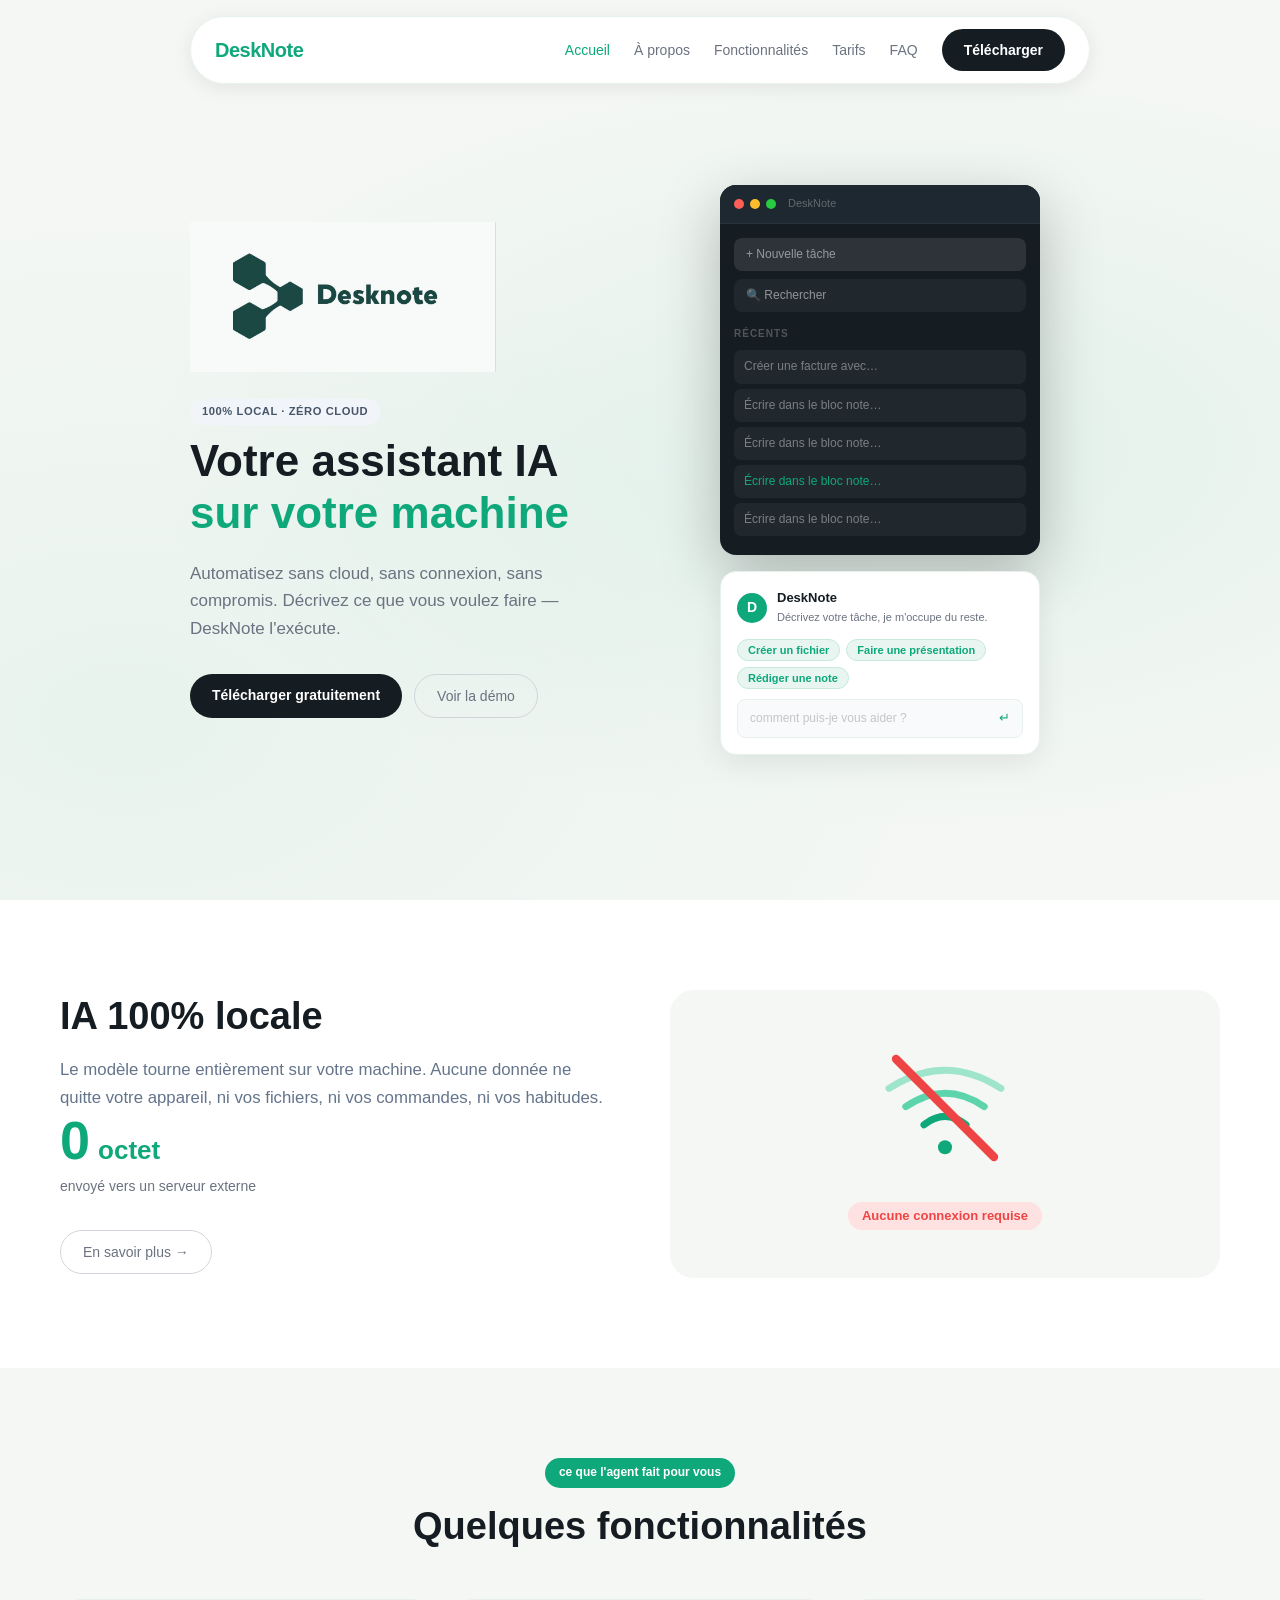
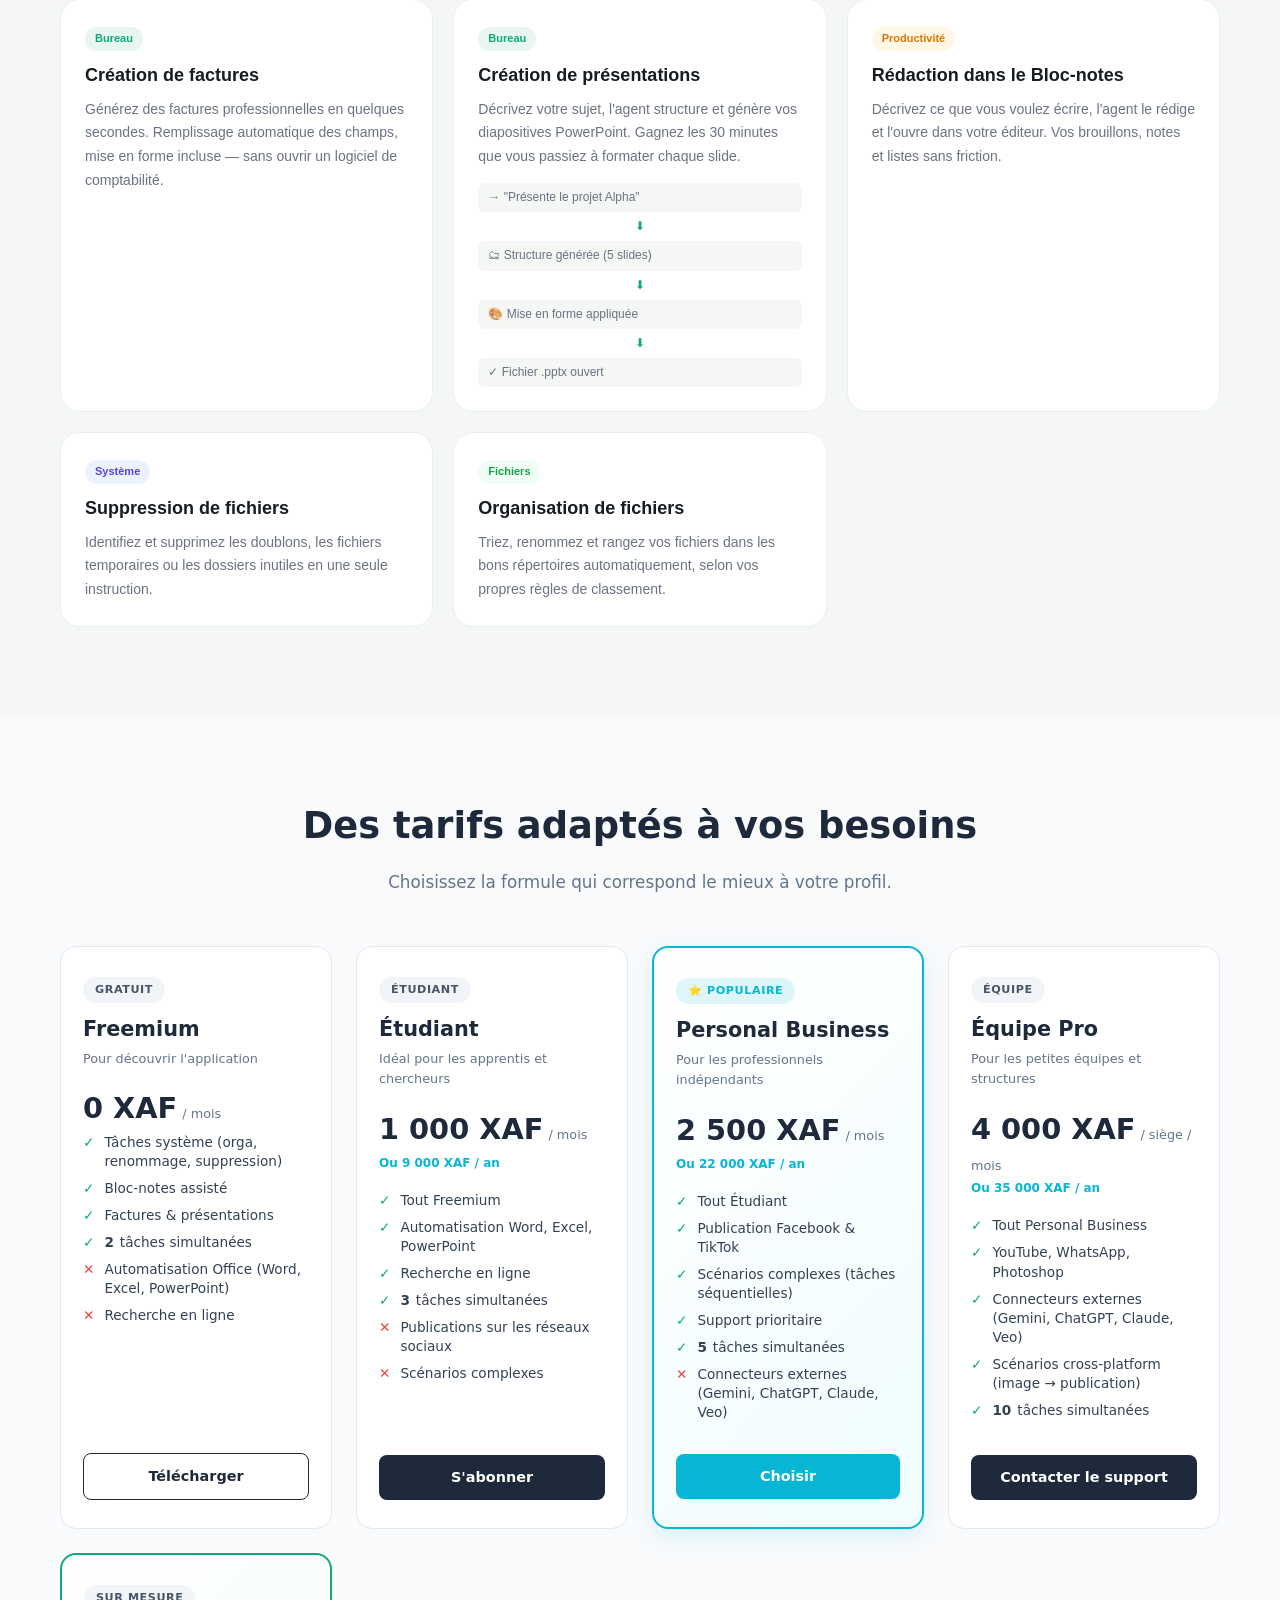
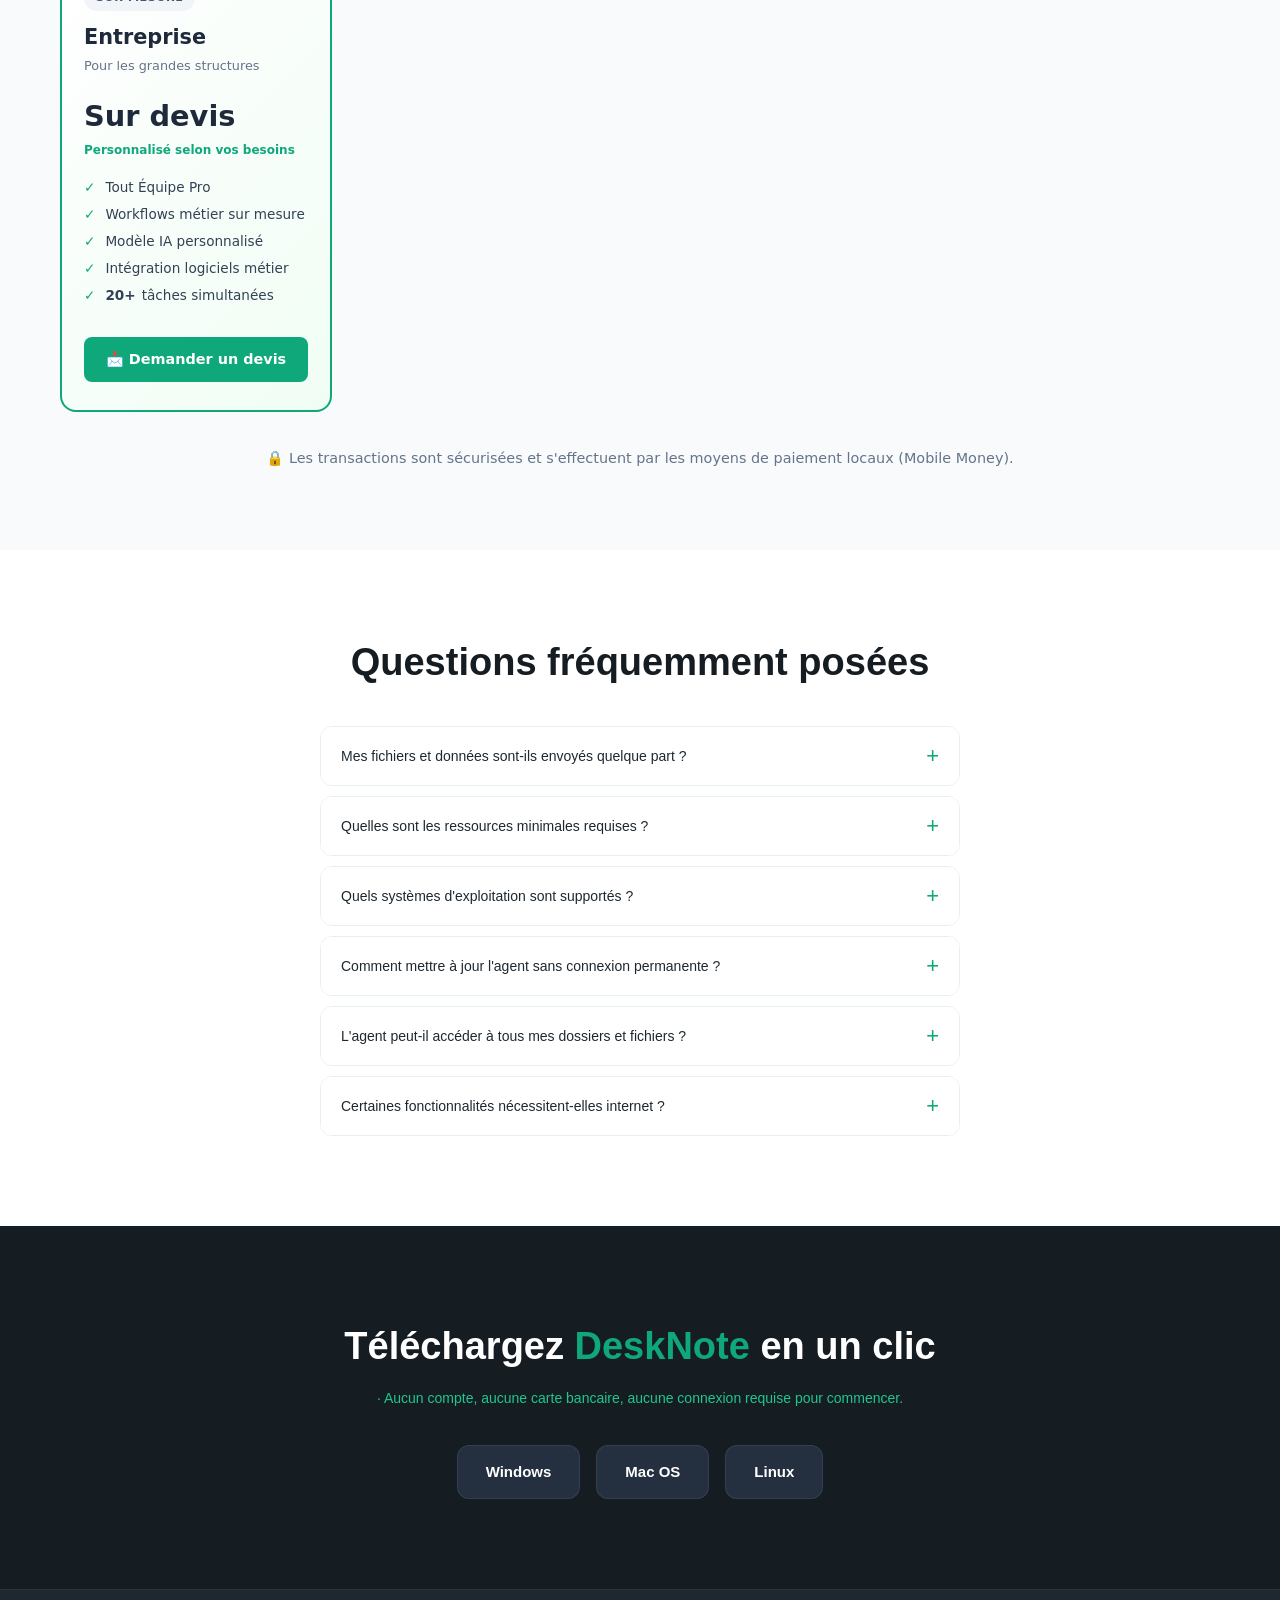
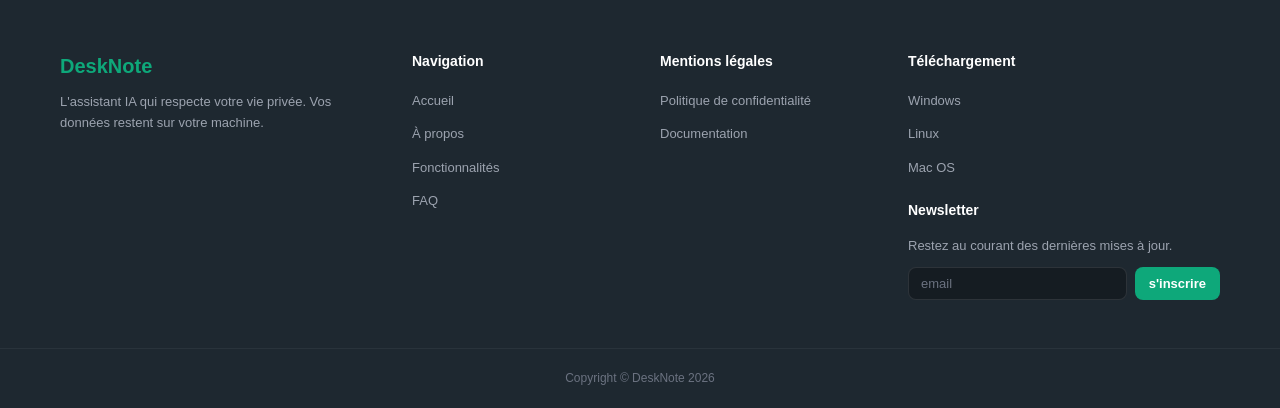
==== index.html @ 96349c2a "new folder structure" ====
<!DOCTYPE html>
<html lang="fr">
<head>
  <meta charset="UTF-8" />
  <meta name="viewport" content="width=device-width, initial-scale=1.0" />
  <title>DeskNote – Votre assistant IA sur votre machine</title>
  <link rel="stylesheet" href="desknote-style-1.css" />
</head>
<body>

  <!-- ══ NAVBAR ══ -->
  <nav class="navbar" id="navbar">
    <div class="navbar-inner">
      <a href="#hero" class="logo">
        <!-- <img src="../assets/images/desknote-icon.jpeg" alt="DeskNote Logo" class="logo-img"/> -->
        <span>DeskNote</span>
      </a>
      <div class="nav-links" id="nav-links">
        <a href="#hero"              class="nav-link">Accueil</a>
        <a href="#local"             class="nav-link">À propos</a>
        <a href="#fonctionnalites"   class="nav-link">Fonctionnalités</a>
        <a href="#tarifs"            class="nav-link">Tarifs</a>
        <a href="#faq"               class="nav-link">FAQ</a>
      </div>
      <a href="#telechargement" class="btn-dark">Télécharger</a>
      <button class="burger" id="burger">☰</button>
    </div>
  </nav>

  <!-- Menu mobile -->
  <div class="mobile-menu" id="mobile-menu">
    <button class="mobile-close" id="mobile-close">✕</button>
    <a href="#hero"            onclick="fermerMenu()">Accueil</a>
    <a href="#local"           onclick="fermerMenu()">À propos</a>
    <a href="#fonctionnalites" onclick="fermerMenu()">Fonctionnalités</a>
    <a href="#tarifs"          onclick="fermerMenu()">Tarifs</a>
    <a href="#faq"             onclick="fermerMenu()">FAQ</a>
    <a href="#telechargement"  onclick="fermerMenu()" class="btn-dark">Télécharger</a>
  </div>


  <!-- ══ HERO ══ -->
  <section id="hero" class="hero">
    <div class="container hero-grid">

      <!-- Texte gauche -->
      <div class="hero-text fade-in">
        <div class="hero-logo-container">
          <img src="./assets/images/desknote-icon.jpeg" alt="DeskNote Logo" class="hero-brand-logo"/>
        </div>
        <div class="badge">
          <span class="badge-dot"></span>
          100% local · Zéro cloud
        </div>
        <h1>Votre assistant IA<br><span class="text-green">sur votre machine</span></h1>
        <p class="hero-desc">
          Automatisez sans cloud, sans connexion, sans compromis.
          Décrivez ce que vous voulez faire — DeskNote l'exécute.
        </p>
        <div class="hero-btns">
          <a href="#telechargement" class="btn-dark">Télécharger gratuitement</a>
          <a href="#fonctionnalites" class="btn-outline">Voir la démo</a>
        </div>
      </div>

      <!-- Mockup droite -->
      <div class="hero-mockup fade-in delay-2">

        <!-- Fenêtre sombre -->
        <div class="app-window">
          <div class="window-bar">
            <span class="dot red"></span>
            <span class="dot yellow"></span>
            <span class="dot green-dot"></span>
            <span class="window-title">DeskNote</span>
          </div>
          <div class="window-body">
            <div class="mock-search">+ Nouvelle tâche</div>
            <div class="mock-search dim">🔍 Rechercher</div>
            <p class="mock-label">Récents</p>
            <div class="mock-item">Créer une facture avec…</div>
            <div class="mock-item">Écrire dans le bloc note…</div>
            <div class="mock-item">Écrire dans le bloc note…</div>
            <div class="mock-item green-text">Écrire dans le bloc note…</div>
            <div class="mock-item">Écrire dans le bloc note…</div>
          </div>
        </div>

        <!-- Bulle agent -->
        <div class="agent-bubble">
          <div class="agent-top">
            <div class="agent-avatar">D</div>
            <div>
              <p class="agent-name">DeskNote</p>
              <p class="agent-sub">Décrivez votre tâche, je m'occupe du reste.</p>
            </div>
          </div>
          <div class="quick-actions">
            <button class="quick-btn">Créer un fichier</button>
            <button class="quick-btn">Faire une présentation</button>
            <button class="quick-btn">Rédiger une note</button>
          </div>
          <div class="agent-input">
            <span class="agent-placeholder">comment puis-je vous aider ?</span>
            <span class="agent-enter">↵</span>
          </div>
        </div>

      </div>
    </div>
  </section>


  <!-- ══ IA 100% LOCALE ══ -->
  <section id="local" class="section-white">
    <div class="container local-grid">

      <div class="reveal">
        <h2 class="section-h2">IA 100% locale</h2>
        <p class="section-desc">
          Le modèle tourne entièrement sur votre machine. Aucune donnée ne quitte
          votre appareil, ni vos fichiers, ni vos commandes, ni vos habitudes.
        </p>
        <div class="zero-row">
          <span class="zero-number">0</span>
          <span class="zero-unit">octet</span>
        </div>
        <p class="zero-sub">envoyé vers un serveur externe</p>
        <a href="#fonctionnalites" class="btn-outline" style="margin-top:24px;display:inline-block">En savoir plus →</a>
      </div>

      <div class="reveal delay-2 wifi-card">
        <div class="wifi-icon">
          <svg viewBox="0 0 100 100" width="140" height="140">
            <circle cx="50" cy="78" r="5" fill="#0EA87A"/>
            <path d="M35 62 Q50 50 65 62" stroke="#0EA87A" stroke-width="5" stroke-linecap="round" fill="none"/>
            <path d="M22 49 Q50 30 78 49" stroke="#1FC78F" stroke-width="5" stroke-linecap="round" fill="none" opacity="0.7"/>
            <path d="M10 36 Q50 10 90 36" stroke="#1FC78F" stroke-width="5" stroke-linecap="round" fill="none" opacity="0.4"/>
            <line x1="15" y1="15" x2="85" y2="85" stroke="#EF4444" stroke-width="6" stroke-linecap="round"/>
          </svg>
        </div>
        <p class="wifi-label">Aucune connexion requise</p>
      </div>

    </div>
  </section>


  <!-- ══ FONCTIONNALITÉS ══ -->
  <section id="fonctionnalites" class="section-light">
    <div class="container">

      <div class="section-header reveal">
        <span class="tag-green">ce que l'agent fait pour vous</span>
        <h2 class="section-h2">Quelques fonctionnalités</h2>
      </div>

      <div class="cards-grid">

        <div class="card reveal">
          <span class="tag tag-bureau">Bureau</span>
          <h3>Création de factures</h3>
          <p>Générez des factures professionnelles en quelques secondes. Remplissage automatique des champs, mise en forme incluse — sans ouvrir un logiciel de comptabilité.</p>
        </div>

        <div class="card reveal delay-1">
          <span class="tag tag-bureau">Bureau</span>
          <h3>Création de présentations</h3>
          <p>Décrivez votre sujet, l'agent structure et génère vos diapositives PowerPoint. Gagnez les 30 minutes que vous passiez à formater chaque slide.</p>
          <div class="steps">
            <div class="step">→ "Présente le projet Alpha"</div>
            <div class="step-arrow">⬇</div>
            <div class="step">🗂 Structure générée (5 slides)</div>
            <div class="step-arrow">⬇</div>
            <div class="step">🎨 Mise en forme appliquée</div>
            <div class="step-arrow">⬇</div>
            <div class="step green-text">✓ Fichier .pptx ouvert</div>
          </div>
        </div>

        <div class="card reveal delay-2">
          <span class="tag tag-productivite">Productivité</span>
          <h3>Rédaction dans le Bloc-notes</h3>
          <p>Décrivez ce que vous voulez écrire, l'agent le rédige et l'ouvre dans votre éditeur. Vos brouillons, notes et listes sans friction.</p>
        </div>

        <div class="card reveal">
          <span class="tag tag-systeme">Système</span>
          <h3>Suppression de fichiers</h3>
          <p>Identifiez et supprimez les doublons, les fichiers temporaires ou les dossiers inutiles en une seule instruction.</p>
        </div>

        <div class="card reveal delay-1">
          <span class="tag tag-fichiers">Fichiers</span>
          <h3>Organisation de fichiers</h3>
          <p>Triez, renommez et rangez vos fichiers dans les bons répertoires automatiquement, selon vos propres règles de classement.</p>
        </div>

      </div>
    </div>
  </section>

  <!-- ══ SECTION TARIFS & PRIX DESKNOTE ══ -->
  <section id="tarifs" class="pricing-section">
    <div class="container">
      <div class="section-header">
        <h2 class="section-title">Des tarifs adaptés à vos besoins</h2>
        <p class="section-desc">Choisissez la formule qui correspond le mieux à votre profil.</p>
      </div>

      <div class="pricing-grid">
        <!-- Freemium -->
        <div class="pricing-card">
          <div class="card-header">
            <span class="badge">Gratuit</span>
            <h3>Freemium</h3>
            <p class="target">Pour découvrir l'application</p>
          </div>
          <div class="card-price">
            <span class="amount">0 XAF</span>
            <span class="period">/ mois</span>
          </div>
          <ul class="card-features">
            <li><span class="check check-green">✓</span> Tâches système (orga, renommage, suppression)</li>
            <li><span class="check check-green">✓</span> Bloc-notes assisté</li>
            <li><span class="check check-green">✓</span> Factures &amp; présentations</li>
            <li><span class="check check-green">✓</span> <strong>2</strong> tâches simultanées</li>
            <li><span class="check check-red">✕</span> Automatisation Office (Word, Excel, PowerPoint)</li>
            <li><span class="check check-red">✕</span> Recherche en ligne</li>
          </ul>
          <a href="#telechargement" class="btn-pricing outline">Télécharger</a>
        </div>

        <!-- Étudiant -->
        <div class="pricing-card">
          <div class="card-header">
            <span class="badge">Étudiant</span>
            <h3>Étudiant</h3>
            <p class="target">Idéal pour les apprentis et chercheurs</p>
          </div>
          <div class="card-price">
            <span class="amount">1 000 XAF</span>
            <span class="period">/ mois</span>
          </div>
          <p class="annual-saving">Ou 9 000 XAF / an</p>
          <ul class="card-features">
            <li><span class="check check-green">✓</span> Tout Freemium</li>
            <li><span class="check check-green">✓</span> Automatisation Word, Excel, PowerPoint</li>
            <li><span class="check check-green">✓</span> Recherche en ligne</li>
            <li><span class="check check-green">✓</span> <strong>3</strong> tâches simultanées</li>
            <li><span class="check check-red">✕</span> Publications sur les réseaux sociaux</li>
            <li><span class="check check-red">✕</span> Scénarios complexes</li>
          </ul>
          <a href="#telechargement" class="btn-pricing">S'abonner</a>
        </div>

        <!-- Personal Business (Populaire) -->
        <div class="pricing-card featured">
          <div class="card-header">
            <span class="badge highlight">⭐ Populaire</span>
            <h3>Personal Business</h3>
            <p class="target">Pour les professionnels indépendants</p>
          </div>
          <div class="card-price">
            <span class="amount">2 500 XAF</span>
            <span class="period">/ mois</span>
          </div>
          <p class="annual-saving">Ou 22 000 XAF / an</p>
          <ul class="card-features">
            <li><span class="check check-green">✓</span> Tout Étudiant</li>
            <li><span class="check check-green">✓</span> Publication Facebook &amp; TikTok</li>
            <li><span class="check check-green">✓</span> Scénarios complexes (tâches séquentielles)</li>
            <li><span class="check check-green">✓</span> Support prioritaire</li>
            <li><span class="check check-green">✓</span> <strong>5</strong> tâches simultanées</li>
            <li><span class="check check-red">✕</span> Connecteurs externes (Gemini, ChatGPT, Claude, Veo)</li>
          </ul>
          <a href="#telechargement" class="btn-pricing action">Choisir</a>
        </div>

        <!-- Équipe Pro -->
        <div class="pricing-card">
          <div class="card-header">
            <span class="badge">Équipe</span>
            <h3>Équipe Pro</h3>
            <p class="target">Pour les petites équipes et structures</p>
          </div>
          <div class="card-price">
            <span class="amount">4 000 XAF</span>
            <span class="period">/ siège / mois</span>
          </div>
          <p class="annual-saving">Ou 35 000 XAF / an</p>
          <ul class="card-features">
            <li><span class="check check-green">✓</span> Tout Personal Business</li>
            <li><span class="check check-green">✓</span> YouTube, WhatsApp, Photoshop</li>
            <li><span class="check check-green">✓</span> Connecteurs externes (Gemini, ChatGPT, Claude, Veo)</li>
            <li><span class="check check-green">✓</span> Scénarios cross-platform (image → publication)</li>
            <li><span class="check check-green">✓</span> <strong>10</strong> tâches simultanées</li>
          </ul>
          <a href="#telechargement" class="btn-pricing">Contacter le support</a>
        </div>

        <!-- Entreprise Sur Devis (NOUVELLE CARTE) -->
        <div class="pricing-card enterprise">
          <div class="card-header">
            <span class="badge">Sur mesure</span>
            <h3>Entreprise</h3>
            <p class="target">Pour les grandes structures</p>
          </div>
          <div class="card-price">
            <span class="amount">Sur devis</span>
          </div>
          <p class="annual-saving" style="color:var(--vert);">Personnalisé selon vos besoins</p>
          <ul class="card-features">
            <li><span class="check check-green">✓</span> Tout Équipe Pro</li>
            <li><span class="check check-green">✓</span> Workflows métier sur mesure</li>
            <li><span class="check check-green">✓</span> Modèle IA personnalisé</li>
            <li><span class="check check-green">✓</span> Intégration logiciels métier</li>
            <li><span class="check check-green">✓</span> <strong>20+</strong> tâches simultanées</li>
          </ul>
          <a href="#contact" class="btn-pricing enterprise-btn">📩 Demander un devis</a>
        </div>
      </div>

      <!-- Note de bas de page sur le paiement sécurisé -->
      <div class="payment-methods">
        <p>🔒 Les transactions sont sécurisées et s'effectuent par les moyens de paiement locaux (Mobile Money).</p>
      </div>
    </div>
  </section>


  <!-- ══ FAQ ══ -->
  <section id="faq" class="section-white">
    <div class="container faq-container">

      <h2 class="section-h2 text-center reveal">Questions fréquemment posées</h2>

      <div class="faq-list">

        <div class="faq-item reveal">
          <button class="faq-btn">
            <span>Mes fichiers et données sont-ils envoyés quelque part ?</span>
            <span class="faq-icon">+</span>
          </button>
          <div class="faq-answer">
            Non. DeskNote fonctionne entièrement en local. Aucune donnée ne quitte votre machine. Le modèle IA tourne directement sur votre CPU, sans connexion internet.
          </div>
        </div>

        <div class="faq-item reveal delay-1">
          <button class="faq-btn">
            <span>Quelles sont les ressources minimales requises ?</span>
            <span class="faq-icon">+</span>
          </button>
          <div class="faq-answer">
            DeskNote nécessite au minimum 4 Go de RAM et un processeur récent (2018+). Les modèles légers comme Qwen2.5 fonctionnent avec seulement 1 Go de RAM dédiée.
          </div>
        </div>

        <div class="faq-item reveal delay-2">
          <button class="faq-btn">
            <span>Quels systèmes d'exploitation sont supportés ?</span>
            <span class="faq-icon">+</span>
          </button>
          <div class="faq-answer">
            Windows 10/11, macOS 12+ et les distributions Linux principales (Ubuntu, Debian, Fedora).
          </div>
        </div>

        <div class="faq-item reveal">
          <button class="faq-btn">
            <span>Comment mettre à jour l'agent sans connexion permanente ?</span>
            <span class="faq-icon">+</span>
          </button>
          <div class="faq-answer">
            Les mises à jour sont téléchargeables manuellement depuis cette page. Une connexion n'est requise qu'au moment du téléchargement initial.
          </div>
        </div>

        <div class="faq-item reveal delay-1">
          <button class="faq-btn">
            <span>L'agent peut-il accéder à tous mes dossiers et fichiers ?</span>
            <span class="faq-icon">+</span>
          </button>
          <div class="faq-answer">
            Uniquement les dossiers que vous autorisez. DeskNote demande confirmation avant chaque action critique.
          </div>
        </div>

        <div class="faq-item reveal delay-2">
          <button class="faq-btn">
            <span>Certaines fonctionnalités nécessitent-elles internet ?</span>
            <span class="faq-icon">+</span>
          </button>
          <div class="faq-answer">
            La recherche web est la seule fonctionnalité nécessitant une connexion. Tout le reste fonctionne hors-ligne.
          </div>
        </div>

      </div>
    </div>
  </section>


  <!-- ══ TÉLÉCHARGEMENT ══ -->
  <section id="telechargement" class="section-dark">
    <div class="container text-center reveal">
      <h2 class="dl-title">Téléchargez <span class="text-green">DeskNote</span> en un clic</h2>
      <p class="dl-sub">· Aucun compte, aucune carte bancaire, aucune connexion requise pour commencer.</p>
      <div class="dl-btns">
        <a href="#" class="dl-btn"> Windows</a>
        <a href="#" class="dl-btn"> Mac OS</a>
        <a href="#" class="dl-btn"> Linux</a>
      </div>
    </div>
  </section>


  <!-- ══ FOOTER ══ -->
  <footer class="footer">
    <div class="container footer-grid">

      <div>
        <p class="footer-logo">DeskNote</p>
        <p class="footer-desc">L'assistant IA qui respecte votre vie privée. Vos données restent sur votre machine.</p>
      </div>

      <div>
        <p class="footer-title">Navigation</p>
        <ul>
          <li><a href="#hero">Accueil</a></li>
          <li><a href="#local">À propos</a></li>
          <li><a href="#fonctionnalites">Fonctionnalités</a></li>
          <li><a href="#faq">FAQ</a></li>
        </ul>
      </div>

      <div>
        <p class="footer-title">Mentions légales</p>
        <ul>
          <li><a href="#">Politique de confidentialité</a></li>
          <li><a href="#">Documentation</a></li>
        </ul>
      </div>

      <div>
        <p class="footer-title">Téléchargement</p>
        <ul>
          <li><a href="#">Windows</a></li>
          <li><a href="#">Linux</a></li>
          <li><a href="#">Mac OS</a></li>
        </ul>
        <p class="footer-title" style="margin-top:20px">Newsletter</p>
        <p class="footer-desc">Restez au courant des dernières mises à jour.</p>
        <div class="newsletter">
          <input type="email" placeholder="email" class="newsletter-input" />
          <button class="newsletter-btn">s'inscrire</button>
        </div>
      </div>

    </div>
    <div class="footer-bottom">
      <p>Copyright © DeskNote 2026</p>
    </div>
  </footer>

  <script src="desknote-app-2.js"></script>
</body>
</html>
---- desknote-style-1.css ----
/* ═══════════════════════════════════════
   DESKNOTE — desknote-style.css
   100% local, zéro dépendance internet
═══════════════════════════════════════ */

/* ─── VARIABLES DE COULEURS ─── */
:root {
  --vert:        #0EA87A;
  --vert-clair:  #1FC78F;
  --vert-bg:     #E8F5F1;
  --sombre:      #151C22;
  --sombre-soft: #1E2830;
  --sombre-card: #243040;
  --gris-clair:  #F4F7F4;
  --gris-bord:   #E8F0EC;
  --texte:       #1E2830;
  --texte-gris:  #6B7280;
  --blanc:       #ffffff;
  --rouge:       #EF4444;
}

/* ─── RESET DE BASE ─── */
* {
  margin: 0;
  padding: 0;
  box-sizing: border-box;
}
html {
  scroll-behavior: smooth;
}
body {
  font-family: 'Segoe UI', Arial, sans-serif;
  color: var(--texte);
  background: var(--blanc);
  font-size: 16px;
  line-height: 1.6;
}
a {
  text-decoration: none;
  color: inherit;
}
ul {
  list-style: none;
}

/* ─── CONTENEUR CENTRÉ ─── */
.container {
  max-width: 1100px;
  margin: 0 auto;
  padding: 0 24px;
}

/* ─── COULEURS UTILITAIRES ─── */
.text-green  { color: var(--vert); }
.text-center { text-align: center; }


/* ═══════════════════════════════════════
   NAVBAR
═══════════════════════════════════════ */
.navbar {
  position: fixed;
  top: 16px;
  left: 50%;
  transform: translateX(-50%);
  width: 90%;
  max-width: 900px;
  background: rgba(255, 255, 255, 0.92);
  backdrop-filter: blur(10px);
  border: 1px solid var(--gris-bord);
  border-radius: 50px;
  box-shadow: 0 4px 20px rgba(0,0,0,0.08);
  z-index: 1000;
  transition: box-shadow 0.3s;
}
.navbar.scrolled {
  box-shadow: 0 6px 30px rgba(0,0,0,0.14);
}
.navbar-inner {
  display: flex;
  align-items: center;
  gap: 24px;
  padding: 12px 24px;
}
.logo {
  font-size: 20px;
  font-weight: 800;
  color: var(--vert);
  margin-right: auto;
  letter-spacing: -0.5px;
}
.logo{
  display: flex;
  align-items: center;
  gap: 10px;
  text-decoration: none;
}
.logo-img{
  height: 32px;
  width: auto;
  object-fit: contain;
}
.nav-links {
  display: flex;
  gap: 24px;
}
.nav-link {
  font-size: 14px;
  font-weight: 500;
  color: var(--texte-gris);
  transition: color 0.2s;
}
.nav-link:hover,
.nav-link.actif {
  color: var(--vert);
}
.burger {
  display: none;
  background: none;
  border: none;
  font-size: 22px;
  cursor: pointer;
  color: var(--texte-gris);
}

/* Menu mobile */
.mobile-menu {
  display: none;
  position: fixed;
  inset: 0;
  background: var(--blanc);
  flex-direction: column;
  align-items: center;
  justify-content: center;
  gap: 28px;
  z-index: 2000;
  font-size: 20px;
  font-weight: 600;
}
.mobile-menu.ouvert {
  display: flex;
}
.mobile-close {
  position: absolute;
  top: 24px;
  right: 24px;
  background: none;
  border: none;
  font-size: 28px;
  cursor: pointer;
  color: var(--texte-gris);
}


/* ═══════════════════════════════════════
   BOUTONS
═══════════════════════════════════════ */
.btn-dark {
  display: inline-block;
  background: var(--sombre);
  color: var(--blanc);
  font-size: 14px;
  font-weight: 600;
  padding: 10px 22px;
  border-radius: 50px;
  transition: background 0.2s, transform 0.2s;
}
.btn-dark:hover {
  background: var(--sombre-soft);
  transform: translateY(-1px);
}
.btn-outline {
  display: inline-block;
  border: 1.5px solid #D1D5DB;
  color: var(--texte-gris);
  font-size: 14px;
  font-weight: 500;
  padding: 10px 22px;
  border-radius: 50px;
  transition: border-color 0.2s, color 0.2s;
}
.btn-outline:hover {
  border-color: var(--vert);
  color: var(--vert);
}


/* ═══════════════════════════════════════
   HERO
═══════════════════════════════════════ */
.hero {
  min-height: 100vh;
  display: flex;
  align-items: center;
  padding: 120px 0 80px;
  background: var(--gris-clair);
  background-image:
    radial-gradient(ellipse at 70% 50%, rgba(14,168,122,0.08) 0%, transparent 60%),
    radial-gradient(ellipse at 10% 80%, rgba(14,168,122,0.05) 0%, transparent 50%);
}

.hero-grid {
  display: grid;
  grid-template-columns: 1fr 1fr;
  gap: 60px;
  align-items: center;
}
.hero-logo-container{
  margin-bottom: 25px;
  display: flex;
  justify-content: flex-start;
}
.hero-brand-logo{
  height: 150px;
  width: auto;
  object-fit: contain;
}
.badge {
  display: inline-flex;
  align-items: center;
  gap: 8px;
  background: rgba(14,168,122,0.1);
  color: var(--vert);
  font-size: 12px;
  font-weight: 600;
  padding: 6px 14px;
  border-radius: 50px;
  margin-bottom: 20px;
}
.badge-dot {
  width: 6px;
  height: 6px;
  border-radius: 50%;
  background: var(--vert);
  animation: pulse 2s infinite;
}
@keyframes pulse {
  0%, 100% { opacity: 1; }
  50%       { opacity: 0.4; }
}
.hero h1 {
  font-size: 44px;
  font-weight: 800;
  line-height: 1.2;
  color: var(--sombre);
  margin-bottom: 20px;
}
.hero-desc {
  font-size: 17px;
  color: var(--texte-gris);
  margin-bottom: 32px;
  max-width: 420px;
}
.hero-btns {
  display: flex;
  gap: 12px;
  flex-wrap: wrap;
}

/* Mockup */
.hero-mockup {
  display: flex;
  flex-direction: column;
  gap: 16px;
  align-items: center;
}
.app-window {
  width: 100%;
  max-width: 320px;
  background: var(--sombre);
  border-radius: 16px;
  overflow: hidden;
  box-shadow: 0 20px 60px rgba(0,0,0,0.25);
  animation: flotter 4s ease-in-out infinite;
}
@keyframes flotter {
  0%, 100% { transform: translateY(0); }
  50%       { transform: translateY(-8px); }
}
.window-bar {
  display: flex;
  align-items: center;
  gap: 6px;
  padding: 10px 14px;
  background: var(--sombre-soft);
  border-bottom: 1px solid rgba(255,255,255,0.05);
}
.dot {
  width: 10px;
  height: 10px;
  border-radius: 50%;
}
.dot.red    { background: #FF5F57; }
.dot.yellow { background: #FFBD2E; }
.dot.green-dot { background: #28CA41; }
.window-title {
  font-size: 11px;
  color: rgba(255,255,255,0.3);
  margin-left: 6px;
}
.window-body { padding: 14px; }
.mock-search {
  background: rgba(255,255,255,0.1);
  border-radius: 8px;
  padding: 7px 12px;
  font-size: 12px;
  color: rgba(255,255,255,0.5);
  margin-bottom: 8px;
}
.mock-search.dim {
  background: rgba(255,255,255,0.05);
  margin-bottom: 14px;
}
.mock-label {
  font-size: 10px;
  font-weight: 700;
  text-transform: uppercase;
  letter-spacing: 0.1em;
  color: rgba(255,255,255,0.25);
  margin-bottom: 8px;
}
.mock-item {
  background: rgba(255,255,255,0.05);
  border-radius: 7px;
  padding: 7px 10px;
  font-size: 12px;
  color: rgba(255,255,255,0.4);
  margin-bottom: 5px;
}
.mock-item.green-text,
.green-text { color: var(--vert); }

/* Bulle agent */
.agent-bubble {
  width: 100%;
  max-width: 320px;
  background: var(--blanc);
  border-radius: 16px;
  padding: 16px;
  border: 1px solid var(--gris-bord);
  box-shadow: 0 8px 30px rgba(0,0,0,0.08);
}
.agent-top {
  display: flex;
  align-items: center;
  gap: 10px;
  margin-bottom: 12px;
}
.agent-avatar {
  width: 30px;
  height: 30px;
  border-radius: 50%;
  background: var(--vert);
  color: var(--blanc);
  display: flex;
  align-items: center;
  justify-content: center;
  font-weight: 700;
  font-size: 14px;
}
.agent-name {
  font-weight: 700;
  font-size: 13px;
  color: var(--sombre);
}
.agent-sub {
  font-size: 11px;
  color: var(--texte-gris);
}
.quick-actions {
  display: flex;
  flex-wrap: wrap;
  gap: 6px;
  margin-bottom: 10px;
}
.quick-btn {
  background: var(--vert-bg);
  border: 1px solid #C6EBD9;
  color: var(--vert);
  font-size: 11px;
  font-weight: 600;
  padding: 4px 10px;
  border-radius: 20px;
  cursor: pointer;
  transition: background 0.2s;
  font-family: inherit;
}
.quick-btn:hover { background: #C6EBD9; }
.agent-input {
  display: flex;
  align-items: center;
  justify-content: space-between;
  background: #F9FAFB;
  border: 1px solid var(--gris-bord);
  border-radius: 8px;
  padding: 8px 12px;
}
.agent-placeholder { font-size: 12px; color: #C5C5C5; }
.agent-enter { font-size: 13px; color: var(--vert); }


/* ═══════════════════════════════════════
   SECTIONS COMMUNES
═══════════════════════════════════════ */
.section-white { padding: 90px 0; background: var(--blanc); }
.section-light { padding: 90px 0; background: var(--gris-clair); }
.section-dark  { padding: 90px 0; background: var(--sombre); }

.section-h2 {
  font-size: 38px;
  font-weight: 800;
  color: var(--sombre);
  line-height: 1.2;
  margin-bottom: 16px;
}
.section-desc {
  font-size: 16px;
  color: var(--texte-gris);
  max-width: 480px;
  margin-bottom: 24px;
  line-height: 1.7;
}
.section-header {
  text-align: center;
  margin-bottom: 48px;
}
.tag-green {
  display: inline-block;
  background: var(--vert);
  color: var(--blanc);
  font-size: 12px;
  font-weight: 600;
  padding: 5px 14px;
  border-radius: 20px;
  margin-bottom: 16px;
}


/* ═══════════════════════════════════════
   SECTION LOCALE
═══════════════════════════════════════ */
.local-grid {
  display: grid;
  grid-template-columns: 1fr 1fr;
  gap: 60px;
  align-items: center;
}
.zero-row {
  display: flex;
  align-items: baseline;
  gap: 8px;
  margin-bottom: 4px;
}
.zero-number {
  font-size: 54px;
  font-weight: 800;
  color: var(--vert);
  line-height: 1;
}
.zero-unit {
  font-size: 26px;
  font-weight: 700;
  color: var(--vert);
}
.zero-sub {
  font-size: 14px;
  color: var(--texte-gris);
  margin-bottom: 8px;
}
.wifi-card {
  display: flex;
  flex-direction: column;
  align-items: center;
  justify-content: center;
  background: var(--gris-clair);
  border-radius: 24px;
  padding: 48px;
  transition: transform 0.3s;
}
.wifi-card:hover { transform: scale(1.03); }
.wifi-icon { margin-bottom: 16px; }
.wifi-label {
  font-size: 13px;
  font-weight: 600;
  color: var(--rouge);
  background: #FEE2E2;
  padding: 4px 14px;
  border-radius: 20px;
}


/* ═══════════════════════════════════════
   CARDS FONCTIONNALITÉS
═══════════════════════════════════════ */
.cards-grid {
  display: grid;
  grid-template-columns: repeat(3, 1fr);
  gap: 20px;
}
/* La 4e et 5e card sur une ligne de 2 */
.cards-grid .card:nth-child(4) { grid-column: 1 / 2; }
.cards-grid .card:nth-child(5) { grid-column: 2 / 3; }

.card {
  background: var(--blanc);
  border: 1px solid var(--gris-bord);
  border-radius: 20px;
  padding: 24px;
  transition: transform 0.25s, box-shadow 0.25s, border-color 0.25s;
}
.card:hover {
  transform: translateY(-4px);
  box-shadow: 0 16px 40px rgba(14,168,122,0.1);
  border-color: var(--vert);
}
.card h3 {
  font-size: 18px;
  font-weight: 700;
  color: var(--sombre);
  margin: 10px 0 8px;
}
.card p {
  font-size: 14px;
  color: var(--texte-gris);
  line-height: 1.7;
}

/* Tags de catégorie */
.tag {
  display: inline-block;
  font-size: 11px;
  font-weight: 700;
  padding: 3px 10px;
  border-radius: 20px;
}
.tag-bureau      { background: var(--vert-bg);  color: var(--vert); }
.tag-productivite{ background: #FFF7E6; color: #D97706; }
.tag-systeme     { background: #EEF2FF; color: #4F46E5; }
.tag-fichiers    { background: #F0FDF4; color: #16A34A; }

/* Étapes dans la card présentation */
.steps { margin-top: 14px; display: flex; flex-direction: column; gap: 5px; }
.step {
  background: var(--gris-clair);
  border-radius: 7px;
  padding: 5px 10px;
  font-size: 12px;
  color: var(--texte-gris);
}
.step-arrow {
  font-size: 12px;
  color: var(--vert);
  text-align: center;
}

/* ══ STYLES DE LA SECTION TARIFS ══ */
:root {
--slate-blue: #1e293b;
--electric-cyan: #06b6d4;
--dark-bg: #0f172a;
--light-bg: #f8fafc;
--border-color: #e2e8f0;
}
.pricing-section {
padding: 80px 0;
background-color: var(--light-bg);
font-family: system-ui, -apple-system, sans-serif;
}
.container {
max-width: 1200px;
margin: 0 auto;
padding: 0 20px;
}
.section-header {
text-align: center;
margin-bottom: 50px;
}
.section-title {
font-size: 2.3rem;
color: var(--slate-blue);
margin-bottom: 12px;
font-weight: 700;
}
.section-desc {
font-size: 1.05rem;
color: #64748b;
max-width: 600px;
margin: 0 auto;
}
/* Grille adaptative */
.pricing-grid {
display: grid;
grid-template-columns: repeat(auto-fit, minmax(260px, 1fr));
gap: 24px;
align-items: stretch;
}
/* Cartes de tarifs */
.pricing-card {
background: #ffffff;
border: 1px solid var(--border-color);
border-radius: 12px;
padding: 28px;
display: flex;
flex-direction: column;
position: relative;
transition: transform 0.25s ease, box-shadow 0.25s ease;
}
.pricing-card:hover {
transform: translateY(-4px);
box-shadow: 0 12px 20px -5px rgba(30, 41, 59, 0.08);
}
/* Badges de distinction */
.badge {
display: inline-block;
padding: 4px 10px;
background: #f1f5f9;
color: #475569;
border-radius: 6px;
font-size: 0.75rem;
font-weight: 600;
margin-bottom: 12px;
}
.badge.highlight {
background: rgba(6, 182, 212, 0.1);
color: var(--electric-cyan);
}
.pricing-card h3 {
font-size: 1.35rem;
color: var(--slate-blue);
margin: 0 0 4px 0;
}
.target {
font-size: 0.85rem;
color: #64748b;
margin-bottom: 18px;
}
/* Zone Prix */
.card-price {
margin-bottom: 2px;
}
.amount {
font-size: 2rem;
font-weight: 800;
color: var(--slate-blue);
}
.period {
font-size: 0.85rem;
color: #64748b;
}
.annual-saving {
font-size: 0.8rem;
color: var(--electric-cyan);
font-weight: 600;
margin-top: 0;
margin-bottom: 20px;
}
/* Liste des fonctionnalités */
.card-features {
list-style: none;
padding: 0;
margin: 0 0 28px 0;
flex-grow: 1;
}
.card-features li {
font-size: 0.9rem;
color: #334155;
margin-bottom: 10px;
display: flex;
align-items: flex-start;
line-height: 1.4;
}
.check {
color: var(--electric-cyan);
margin-right: 8px;
font-weight: bold;
}
/* Boutons d'action */
.btn-pricing {
display: block;
text-align: center;
padding: 11px 20px;
background-color: var(--slate-blue);
color: #ffffff;
text-decoration: none;
border-radius: 6px;
font-weight: 600;
font-size: 0.95rem;
transition: background-color 0.2s ease;
}
.btn-pricing:hover {
background-color: var(--dark-bg);
}
.btn-pricing.outline {
background-color: transparent;
color: var(--slate-blue);
border: 1.5px solid var(--slate-blue);
}
.btn-pricing.outline:hover {
background-color: var(--slate-blue);
color: #ffffff;
}
.btn-pricing.action {
background-color: var(--electric-cyan);
}
.btn-pricing.action:hover {
background-color: #0891b2;
}
/* Focus visuel sur le pack Pro Standard */
.pricing-card.featured {
border: 2px solid var(--electric-cyan);
box-shadow: 0 8px 16px -4px rgba(6, 182, 212, 0.15);
}
/* Mention de paiement local */
.payment-methods {
text-align: center;
margin-top: 35px;
font-size: 0.9rem;
color: #64748b;
}
/* Responsive portable */
@media (max-width: 768px) {
.pricing-grid {
grid-template-columns: 1fr;
}
}


/* ═══════════════════════════════════════
   FAQ
═══════════════════════════════════════ */
.faq-container { max-width: 680px; }
.faq-list {
  display: flex;
  flex-direction: column;
  gap: 10px;
  margin-top: 40px;
}
.faq-item {
  border: 1px solid var(--gris-bord);
  border-radius: 12px;
  overflow: hidden;
  transition: border-color 0.2s;
}
.faq-item:hover { border-color: var(--vert); }
.faq-btn {
  width: 100%;
  display: flex;
  align-items: center;
  justify-content: space-between;
  padding: 16px 20px;
  background: var(--blanc);
  border: none;
  cursor: pointer;
  font-family: inherit;
  font-size: 14px;
  font-weight: 500;
  color: var(--texte);
  text-align: left;
  gap: 12px;
}
.faq-btn:hover { background: #F9FAFB; }
.faq-icon {
  font-size: 22px;
  color: var(--vert);
  transition: transform 0.3s;
  flex-shrink: 0;
}
.faq-item.ouvert .faq-icon { transform: rotate(45deg); }
.faq-answer {
  max-height: 0;
  overflow: hidden;
  font-size: 14px;
  color: var(--texte-gris);
  line-height: 1.7;
  padding: 0 20px;
  background: var(--blanc);
  transition: max-height 0.4s ease, padding 0.3s ease;
}
.faq-item.ouvert .faq-answer {
  max-height: 200px;
  padding: 0 20px 16px;
}


/* ═══════════════════════════════════════
   SECTION TÉLÉCHARGEMENT
═══════════════════════════════════════ */
.dl-title {
  font-size: 38px;
  font-weight: 800;
  color: var(--blanc);
  margin-bottom: 10px;
}
.dl-sub {
  font-size: 14px;
  color: var(--vert-clair);
  margin-bottom: 36px;
}
.dl-btns {
  display: flex;
  justify-content: center;
  gap: 16px;
  flex-wrap: wrap;
}
.dl-btn {
  display: inline-flex;
  align-items: center;
  gap: 10px;
  background: var(--sombre-card);
  color: var(--blanc);
  font-size: 15px;
  font-weight: 600;
  padding: 14px 28px;
  border-radius: 12px;
  border: 1px solid rgba(255,255,255,0.08);
  transition: background 0.2s, transform 0.2s, box-shadow 0.2s;
}
.dl-btn:hover {
  background: var(--vert);
  transform: translateY(-2px);
  box-shadow: 0 8px 24px rgba(14,168,122,0.35);
}


/* ═══════════════════════════════════════
   FOOTER
═══════════════════════════════════════ */
.footer {
  background: var(--sombre-soft);
  border-top: 1px solid rgba(255,255,255,0.05);
  padding: 60px 0 0;
}
.footer-grid {
  display: grid;
  grid-template-columns: 1.5fr 1fr 1fr 1.5fr;
  gap: 40px;
  padding-bottom: 48px;
}
.footer-logo {
  font-size: 20px;
  font-weight: 800;
  color: var(--vert);
  margin-bottom: 10px;
}
.footer-desc {
  font-size: 13px;
  color: #9CA3AF;
  line-height: 1.6;
}
.footer-title {
  font-size: 14px;
  font-weight: 600;
  color: var(--blanc);
  margin-bottom: 14px;
}
.footer ul {
  display: flex;
  flex-direction: column;
  gap: 8px;
}
.footer ul li a {
  font-size: 13px;
  color: #9CA3AF;
  transition: color 0.2s;
}
.footer ul li a:hover { color: var(--vert); }
.newsletter {
  display: flex;
  gap: 8px;
  margin-top: 10px;
}
.newsletter-input {
  flex: 1;
  background: var(--sombre);
  border: 1px solid rgba(255,255,255,0.1);
  border-radius: 8px;
  padding: 8px 12px;
  color: var(--blanc);
  font-size: 13px;
  font-family: inherit;
  outline: none;
}
.newsletter-input::placeholder { color: #6B7280; }
.newsletter-input:focus { border-color: var(--vert); }
.newsletter-btn {
  background: var(--vert);
  color: var(--blanc);
  border: none;
  border-radius: 8px;
  padding: 8px 14px;
  font-size: 13px;
  font-weight: 600;
  cursor: pointer;
  font-family: inherit;
  transition: background 0.2s;
}
.newsletter-btn:hover { background: var(--vert-clair); }
.footer-bottom {
  border-top: 1px solid rgba(255,255,255,0.05);
  padding: 20px 24px;
  text-align: center;
  font-size: 12px;
  color: #6B7280;
}


/* ═══════════════════════════════════════
   ANIMATIONS AU SCROLL
═══════════════════════════════════════ */
.fade-in {
  opacity: 0;
  transform: translateY(24px);
  animation: apparaitre 0.7s ease forwards;
}
.fade-in.delay-2 { animation-delay: 0.25s; }

@keyframes apparaitre {
  to { opacity: 1; transform: translateY(0); }
}

/* Les éléments .reveal sont animés par app.js */
.reveal {
  opacity: 0;
  transform: translateY(28px);
  transition: opacity 0.6s ease, transform 0.6s ease;
}
.reveal.delay-1 { transition-delay: 0.1s; }
.reveal.delay-2 { transition-delay: 0.2s; }
.reveal.delay-3 { transition-delay: 0.3s; }

/* app.js ajoute .visible quand l'élément entre dans l'écran */
.reveal.visible {
  opacity: 1;
  transform: translateY(0);
}


/* ═══════════════════════════════════════
   RESPONSIVE (téléphone / tablette)
═══════════════════════════════════════ */
@media (max-width: 768px) {

  .nav-links { display: none; }
  .burger    { display: block; }

  .hero-grid   { grid-template-columns: 1fr; gap: 40px; }
  .local-grid  { grid-template-columns: 1fr; gap: 40px; }
  .cards-grid  { grid-template-columns: 1fr; }
  .footer-grid { grid-template-columns: 1fr 1fr; }

  .cards-grid .card:nth-child(4),
  .cards-grid .card:nth-child(5) { grid-column: auto; }

  .hero h1   { font-size: 32px; }
  .section-h2{ font-size: 28px; }
  .dl-title  { font-size: 28px; }

  .hero { padding: 100px 0 60px; }
}

@media (max-width: 480px) {
  .footer-grid { grid-template-columns: 1fr; }
  .dl-btns     { flex-direction: column; align-items: center; }
}

/* ══ STYLES DE LA SECTION TARIFS (VERSION AMÉLIORÉE) ══ */
:root {
  --slate-blue: #1e293b;
  --electric-cyan: #06b6d4;
  --dark-bg: #0f172a;
  --light-bg: #f8fafc;
  --border-color: #e2e8f0;
  --vert: #0EA87A;
  --vert-clair: #1FC78F;
  --rouge: #EF4444;
}

.pricing-section {
  padding: 80px 0;
  background-color: var(--light-bg);
  font-family: system-ui, -apple-system, sans-serif;
}

.pricing-grid {
  display: grid;
  grid-template-columns: repeat(auto-fit, minmax(240px, 1fr));
  gap: 24px;
  align-items: stretch;
}

/* Cartes de tarifs */
.pricing-card {
  background: #ffffff;
  border: 1px solid var(--border-color);
  border-radius: 16px;
  padding: 28px 22px;
  display: flex;
  flex-direction: column;
  position: relative;
  transition: transform 0.25s ease, box-shadow 0.25s ease;
}

.pricing-card:hover {
  transform: translateY(-6px);
  box-shadow: 0 16px 30px -8px rgba(30, 41, 59, 0.12);
}

/* Carte Personal Business en vedette */
.pricing-card.featured {
  border: 2px solid var(--electric-cyan);
  box-shadow: 0 8px 24px -4px rgba(6, 182, 212, 0.18);
  background: linear-gradient(135deg, #ffffff 0%, #f0fdfe 100%);
}

/* Carte Entreprise */
.pricing-card.enterprise {
  border: 2px solid var(--vert);
  background: linear-gradient(135deg, #ffffff 0%, #f0fdf4 100%);
}

/* Badges */
.badge {
  display: inline-block;
  padding: 4px 12px;
  background: #f1f5f9;
  color: #475569;
  border-radius: 20px;
  font-size: 0.7rem;
  font-weight: 700;
  text-transform: uppercase;
  letter-spacing: 0.05em;
  margin-bottom: 10px;
}

.badge.highlight {
  background: rgba(6, 182, 212, 0.12);
  color: var(--electric-cyan);
}

.pricing-card .card-header h3 {
  font-size: 1.3rem;
  color: var(--slate-blue);
  margin: 0 0 2px 0;
}

.target {
  font-size: 0.8rem;
  color: #64748b;
  margin-bottom: 16px;
}

/* Prix */
.card-price {
  margin-bottom: 2px;
}

.amount {
  font-size: 1.8rem;
  font-weight: 800;
  color: var(--slate-blue);
}

.period {
  font-size: 0.8rem;
  color: #64748b;
}

.annual-saving {
  font-size: 0.75rem;
  color: var(--electric-cyan);
  font-weight: 600;
  margin-top: 0;
  margin-bottom: 18px;
}

/* Liste des fonctionnalités */
.card-features {
  list-style: none;
  padding: 0;
  margin: 0 0 24px 0;
  flex-grow: 1;
}

.card-features li {
  font-size: 0.85rem;
  color: #334155;
  margin-bottom: 8px;
  display: flex;
  align-items: flex-start;
  line-height: 1.4;
  gap: 6px;
}

.check {
  font-weight: 700;
  flex-shrink: 0;
  margin-right: 4px;
}

.check-green {
  color: var(--vert);
}

.check-red {
  color: var(--rouge);
}

/* Boutons d'action */
.btn-pricing {
  display: block;
  text-align: center;
  padding: 11px 20px;
  background-color: var(--slate-blue);
  color: #ffffff;
  text-decoration: none;
  border-radius: 8px;
  font-weight: 600;
  font-size: 0.9rem;
  transition: background-color 0.2s ease, transform 0.15s ease;
}

.btn-pricing:hover {
  background-color: var(--dark-bg);
  transform: translateY(-1px);
}

.btn-pricing.outline {
  background-color: transparent;
  color: var(--slate-blue);
  border: 1.5px solid var(--slate-blue);
}

.btn-pricing.outline:hover {
  background-color: var(--slate-blue);
  color: #ffffff;
}

.btn-pricing.action {
  background-color: var(--electric-cyan);
}

.btn-pricing.action:hover {
  background-color: #0891b2;
}

.btn-pricing.enterprise-btn {
  background-color: var(--vert);
}

.btn-pricing.enterprise-btn:hover {
  background-color: #0a8a63;
}

/* Mention de paiement local */
.payment-methods {
  text-align: center;
  margin-top: 35px;
  font-size: 0.9rem;
  color: #64748b;
}

/* Responsive */
@media (max-width: 768px) {
  .pricing-grid {
    grid-template-columns: 1fr 1fr;
  }
}

@media (max-width: 480px) {
  .pricing-grid {
    grid-template-columns: 1fr;
  }
}
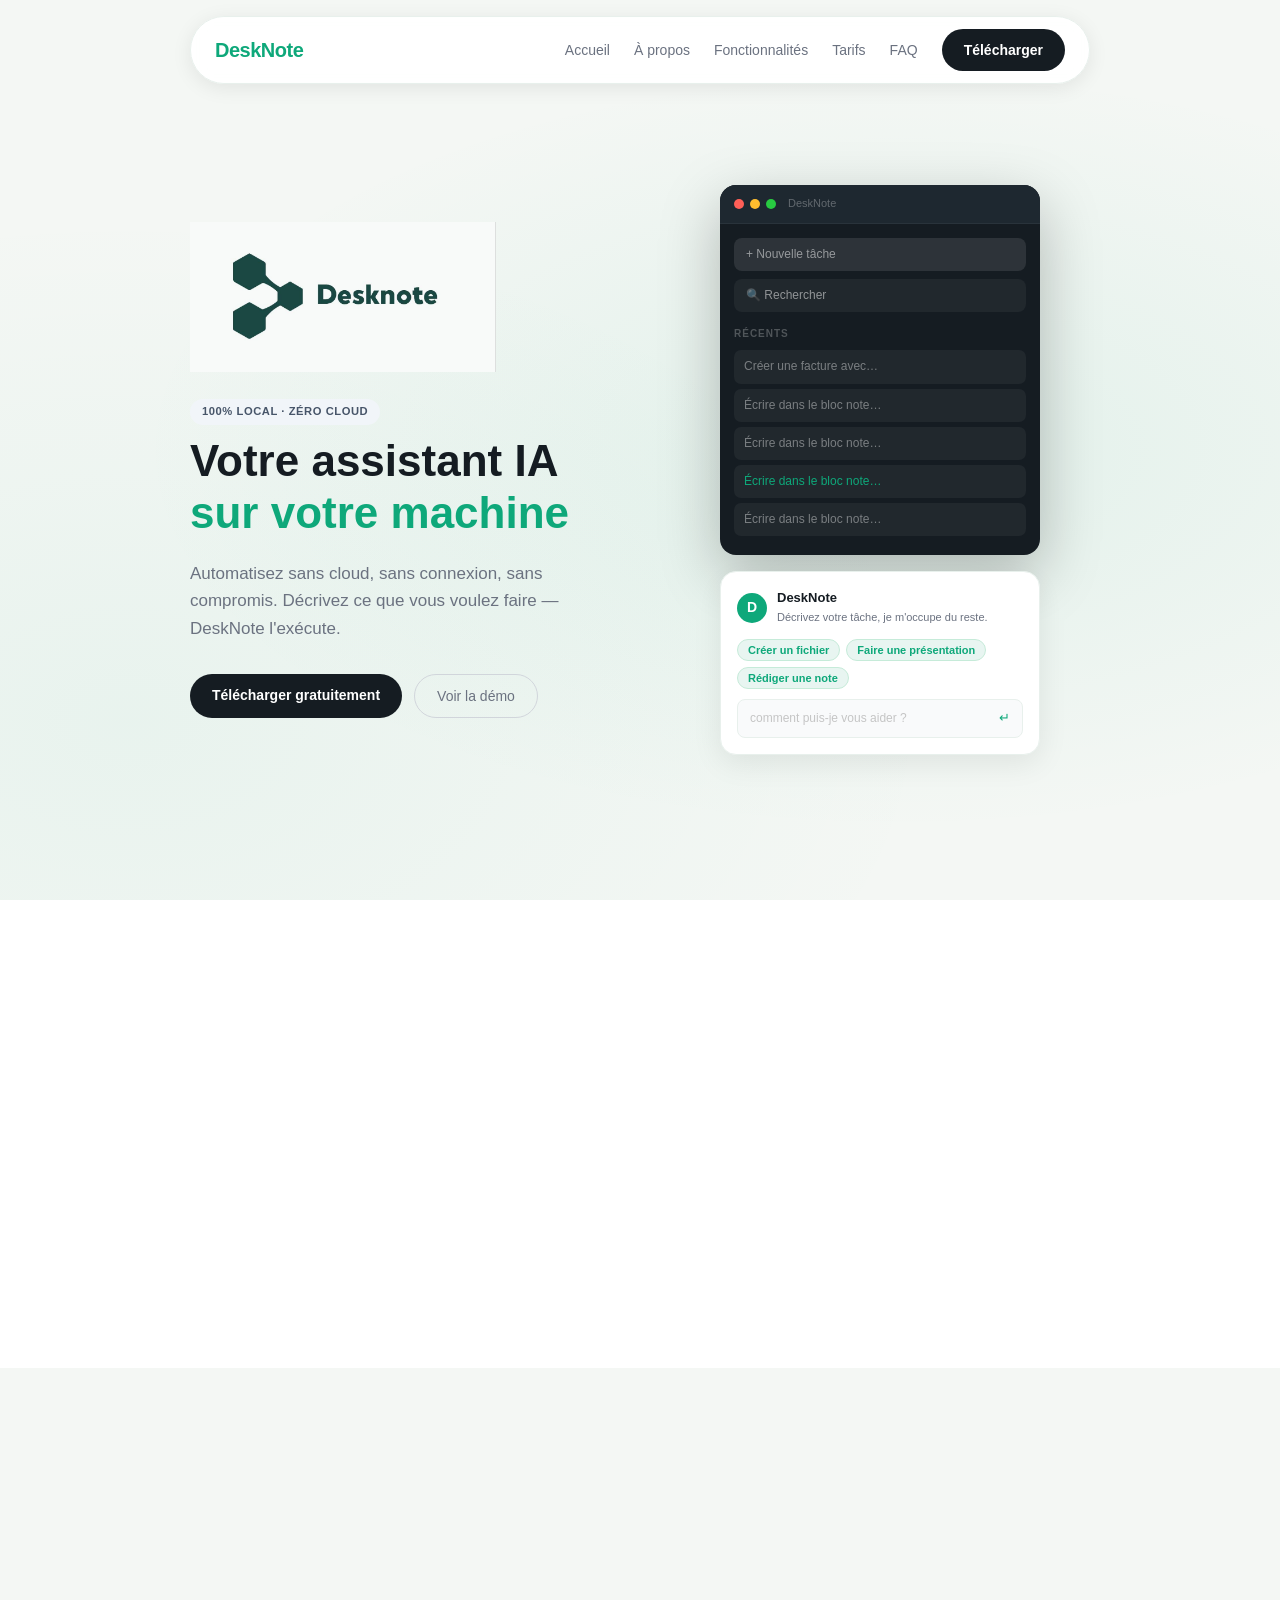
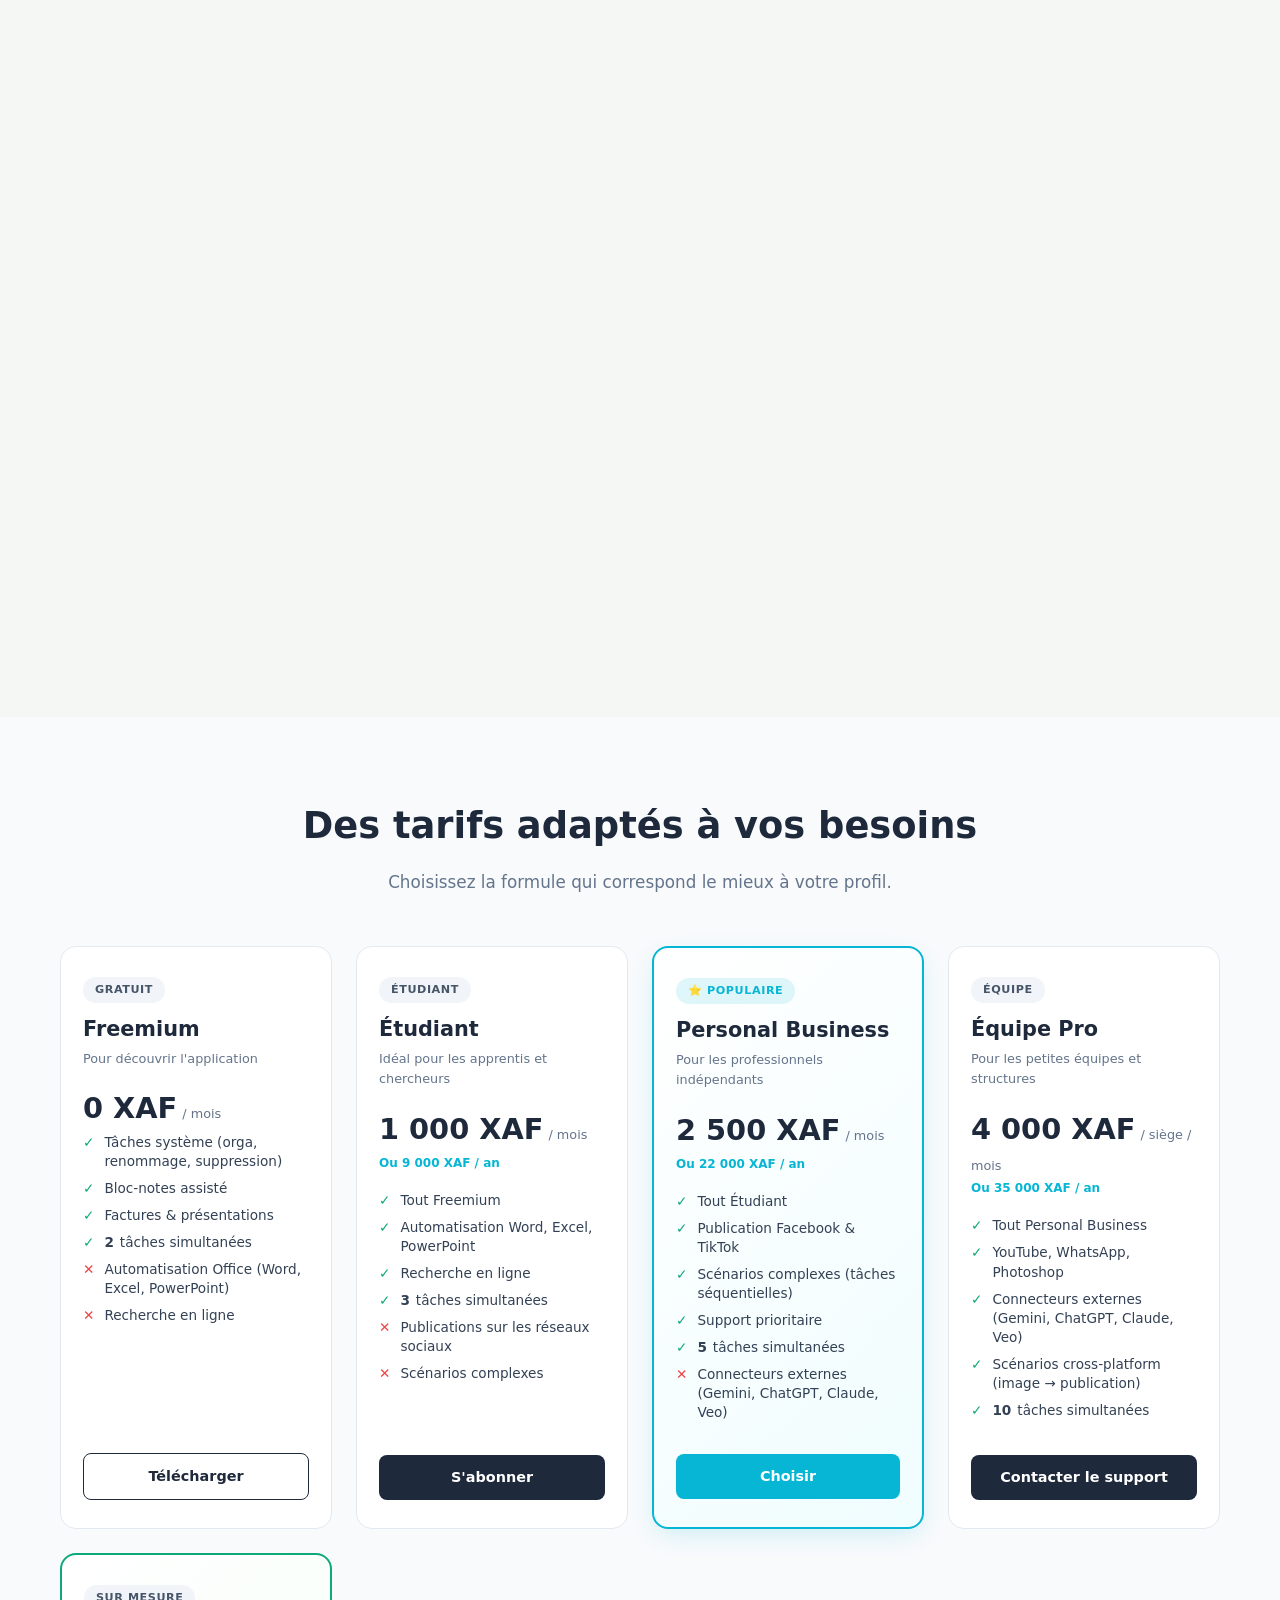
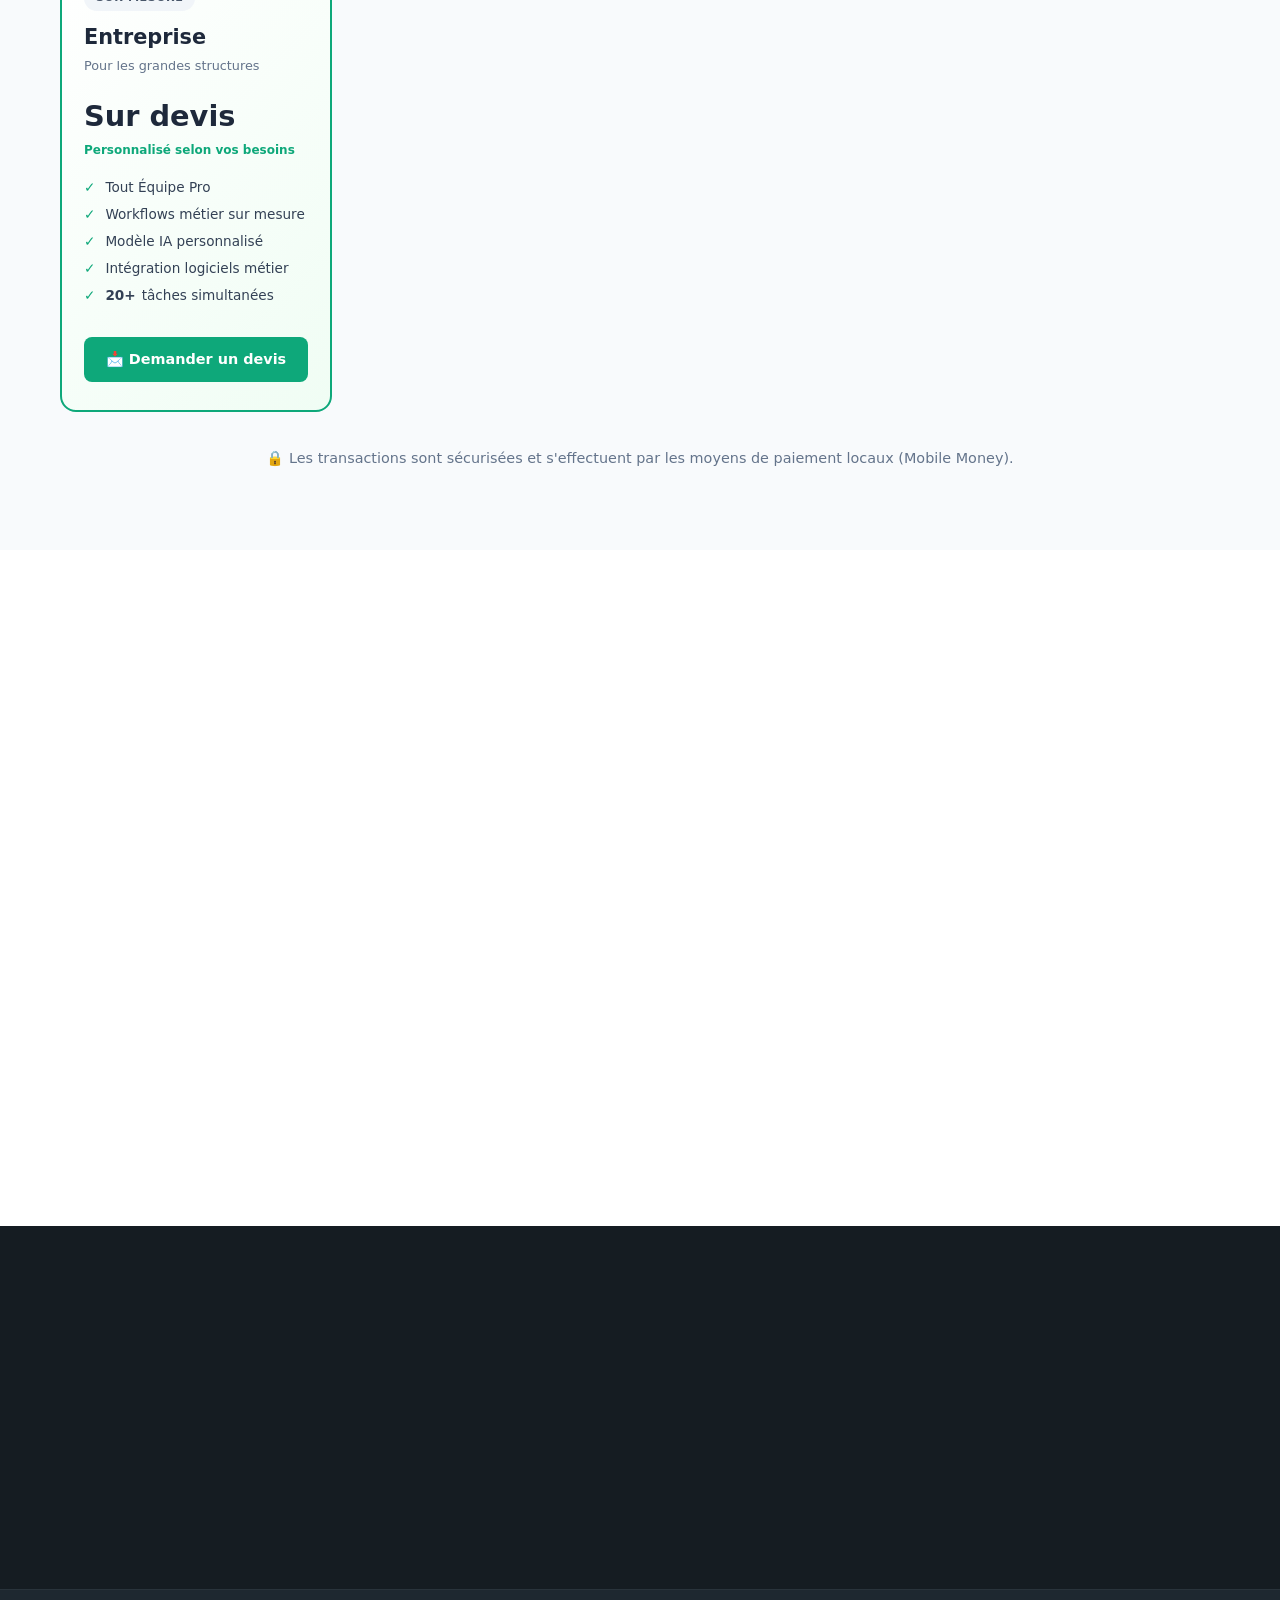
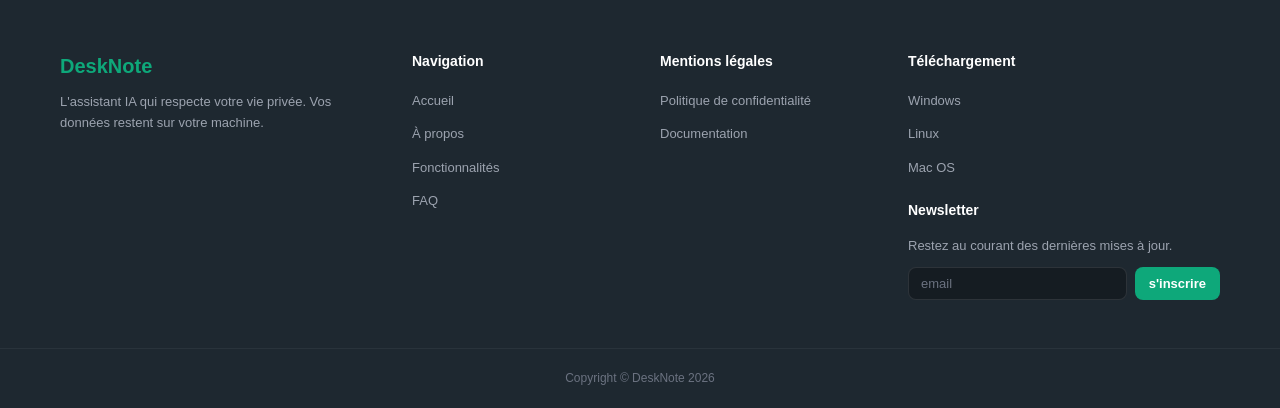
==== commit 79e56da2: "new files names" ====
--- a/index.html
+++ b/index.html
@@ -4,7 +4,7 @@
   <meta charset="UTF-8" />
   <meta name="viewport" content="width=device-width, initial-scale=1.0" />
   <title>DeskNote – Votre assistant IA sur votre machine</title>
-  <link rel="stylesheet" href="desknote-style-1.css" />
+  <link rel="stylesheet" href="./style.css" />
 </head>
 <body>
 
@@ -464,6 +464,6 @@
     </div>
   </footer>
 
-  <script src="desknote-app-2.js"></script>
+  <script src="./app.js"></script>
 </body>
 </html>
--- a/style.css
+++ b/style.css
@@ -0,0 +1,1173 @@
+/* ═══════════════════════════════════════
+   DESKNOTE — desknote-style.css
+   100% local, zéro dépendance internet
+═══════════════════════════════════════ */
+
+/* ─── VARIABLES DE COULEURS ─── */
+:root {
+  --vert:        #0EA87A;
+  --vert-clair:  #1FC78F;
+  --vert-bg:     #E8F5F1;
+  --sombre:      #151C22;
+  --sombre-soft: #1E2830;
+  --sombre-card: #243040;
+  --gris-clair:  #F4F7F4;
+  --gris-bord:   #E8F0EC;
+  --texte:       #1E2830;
+  --texte-gris:  #6B7280;
+  --blanc:       #ffffff;
+  --rouge:       #EF4444;
+}
+
+/* ─── RESET DE BASE ─── */
+* {
+  margin: 0;
+  padding: 0;
+  box-sizing: border-box;
+}
+html {
+  scroll-behavior: smooth;
+}
+body {
+  font-family: 'Segoe UI', Arial, sans-serif;
+  color: var(--texte);
+  background: var(--blanc);
+  font-size: 16px;
+  line-height: 1.6;
+}
+a {
+  text-decoration: none;
+  color: inherit;
+}
+ul {
+  list-style: none;
+}
+
+/* ─── CONTENEUR CENTRÉ ─── */
+.container {
+  max-width: 1100px;
+  margin: 0 auto;
+  padding: 0 24px;
+}
+
+/* ─── COULEURS UTILITAIRES ─── */
+.text-green  { color: var(--vert); }
+.text-center { text-align: center; }
+
+
+/* ═══════════════════════════════════════
+   NAVBAR
+═══════════════════════════════════════ */
+.navbar {
+  position: fixed;
+  top: 16px;
+  left: 50%;
+  transform: translateX(-50%);
+  width: 90%;
+  max-width: 900px;
+  background: rgba(255, 255, 255, 0.92);
+  backdrop-filter: blur(10px);
+  border: 1px solid var(--gris-bord);
+  border-radius: 50px;
+  box-shadow: 0 4px 20px rgba(0,0,0,0.08);
+  z-index: 1000;
+  transition: box-shadow 0.3s;
+}
+.navbar.scrolled {
+  box-shadow: 0 6px 30px rgba(0,0,0,0.14);
+}
+.navbar-inner {
+  display: flex;
+  align-items: center;
+  gap: 24px;
+  padding: 12px 24px;
+}
+.logo {
+  font-size: 20px;
+  font-weight: 800;
+  color: var(--vert);
+  margin-right: auto;
+  letter-spacing: -0.5px;
+}
+.logo{
+  display: flex;
+  align-items: center;
+  gap: 10px;
+  text-decoration: none;
+}
+.logo-img{
+  height: 32px;
+  width: auto;
+  object-fit: contain;
+}
+.nav-links {
+  display: flex;
+  gap: 24px;
+}
+.nav-link {
+  font-size: 14px;
+  font-weight: 500;
+  color: var(--texte-gris);
+  transition: color 0.2s;
+}
+.nav-link:hover,
+.nav-link.actif {
+  color: var(--vert);
+}
+.burger {
+  display: none;
+  background: none;
+  border: none;
+  font-size: 22px;
+  cursor: pointer;
+  color: var(--texte-gris);
+}
+
+/* Menu mobile */
+.mobile-menu {
+  display: none;
+  position: fixed;
+  inset: 0;
+  background: var(--blanc);
+  flex-direction: column;
+  align-items: center;
+  justify-content: center;
+  gap: 28px;
+  z-index: 2000;
+  font-size: 20px;
+  font-weight: 600;
+}
+.mobile-menu.ouvert {
+  display: flex;
+}
+.mobile-close {
+  position: absolute;
+  top: 24px;
+  right: 24px;
+  background: none;
+  border: none;
+  font-size: 28px;
+  cursor: pointer;
+  color: var(--texte-gris);
+}
+
+
+/* ═══════════════════════════════════════
+   BOUTONS
+═══════════════════════════════════════ */
+.btn-dark {
+  display: inline-block;
+  background: var(--sombre);
+  color: var(--blanc);
+  font-size: 14px;
+  font-weight: 600;
+  padding: 10px 22px;
+  border-radius: 50px;
+  transition: background 0.2s, transform 0.2s;
+}
+.btn-dark:hover {
+  background: var(--sombre-soft);
+  transform: translateY(-1px);
+}
+.btn-outline {
+  display: inline-block;
+  border: 1.5px solid #D1D5DB;
+  color: var(--texte-gris);
+  font-size: 14px;
+  font-weight: 500;
+  padding: 10px 22px;
+  border-radius: 50px;
+  transition: border-color 0.2s, color 0.2s;
+}
+.btn-outline:hover {
+  border-color: var(--vert);
+  color: var(--vert);
+}
+
+
+/* ═══════════════════════════════════════
+   HERO
+═══════════════════════════════════════ */
+.hero {
+  min-height: 100vh;
+  display: flex;
+  align-items: center;
+  padding: 120px 0 80px;
+  background: var(--gris-clair);
+  background-image:
+    radial-gradient(ellipse at 70% 50%, rgba(14,168,122,0.08) 0%, transparent 60%),
+    radial-gradient(ellipse at 10% 80%, rgba(14,168,122,0.05) 0%, transparent 50%);
+}
+
+.hero-grid {
+  display: grid;
+  grid-template-columns: 1fr 1fr;
+  gap: 60px;
+  align-items: center;
+}
+.hero-logo-container{
+  margin-bottom: 25px;
+  display: flex;
+  justify-content: flex-start;
+}
+.hero-brand-logo{
+  height: 150px;
+  width: auto;
+  object-fit: contain;
+}
+.badge {
+  display: inline-flex;
+  align-items: center;
+  gap: 8px;
+  background: rgba(14,168,122,0.1);
+  color: var(--vert);
+  font-size: 12px;
+  font-weight: 600;
+  padding: 6px 14px;
+  border-radius: 50px;
+  margin-bottom: 20px;
+}
+.badge-dot {
+  width: 6px;
+  height: 6px;
+  border-radius: 50%;
+  background: var(--vert);
+  animation: pulse 2s infinite;
+}
+@keyframes pulse {
+  0%, 100% { opacity: 1; }
+  50%       { opacity: 0.4; }
+}
+.hero h1 {
+  font-size: 44px;
+  font-weight: 800;
+  line-height: 1.2;
+  color: var(--sombre);
+  margin-bottom: 20px;
+}
+.hero-desc {
+  font-size: 17px;
+  color: var(--texte-gris);
+  margin-bottom: 32px;
+  max-width: 420px;
+}
+.hero-btns {
+  display: flex;
+  gap: 12px;
+  flex-wrap: wrap;
+}
+
+/* Mockup */
+.hero-mockup {
+  display: flex;
+  flex-direction: column;
+  gap: 16px;
+  align-items: center;
+}
+.app-window {
+  width: 100%;
+  max-width: 320px;
+  background: var(--sombre);
+  border-radius: 16px;
+  overflow: hidden;
+  box-shadow: 0 20px 60px rgba(0,0,0,0.25);
+  animation: flotter 4s ease-in-out infinite;
+}
+@keyframes flotter {
+  0%, 100% { transform: translateY(0); }
+  50%       { transform: translateY(-8px); }
+}
+.window-bar {
+  display: flex;
+  align-items: center;
+  gap: 6px;
+  padding: 10px 14px;
+  background: var(--sombre-soft);
+  border-bottom: 1px solid rgba(255,255,255,0.05);
+}
+.dot {
+  width: 10px;
+  height: 10px;
+  border-radius: 50%;
+}
+.dot.red    { background: #FF5F57; }
+.dot.yellow { background: #FFBD2E; }
+.dot.green-dot { background: #28CA41; }
+.window-title {
+  font-size: 11px;
+  color: rgba(255,255,255,0.3);
+  margin-left: 6px;
+}
+.window-body { padding: 14px; }
+.mock-search {
+  background: rgba(255,255,255,0.1);
+  border-radius: 8px;
+  padding: 7px 12px;
+  font-size: 12px;
+  color: rgba(255,255,255,0.5);
+  margin-bottom: 8px;
+}
+.mock-search.dim {
+  background: rgba(255,255,255,0.05);
+  margin-bottom: 14px;
+}
+.mock-label {
+  font-size: 10px;
+  font-weight: 700;
+  text-transform: uppercase;
+  letter-spacing: 0.1em;
+  color: rgba(255,255,255,0.25);
+  margin-bottom: 8px;
+}
+.mock-item {
+  background: rgba(255,255,255,0.05);
+  border-radius: 7px;
+  padding: 7px 10px;
+  font-size: 12px;
+  color: rgba(255,255,255,0.4);
+  margin-bottom: 5px;
+}
+.mock-item.green-text,
+.green-text { color: var(--vert); }
+
+/* Bulle agent */
+.agent-bubble {
+  width: 100%;
+  max-width: 320px;
+  background: var(--blanc);
+  border-radius: 16px;
+  padding: 16px;
+  border: 1px solid var(--gris-bord);
+  box-shadow: 0 8px 30px rgba(0,0,0,0.08);
+}
+.agent-top {
+  display: flex;
+  align-items: center;
+  gap: 10px;
+  margin-bottom: 12px;
+}
+.agent-avatar {
+  width: 30px;
+  height: 30px;
+  border-radius: 50%;
+  background: var(--vert);
+  color: var(--blanc);
+  display: flex;
+  align-items: center;
+  justify-content: center;
+  font-weight: 700;
+  font-size: 14px;
+}
+.agent-name {
+  font-weight: 700;
+  font-size: 13px;
+  color: var(--sombre);
+}
+.agent-sub {
+  font-size: 11px;
+  color: var(--texte-gris);
+}
+.quick-actions {
+  display: flex;
+  flex-wrap: wrap;
+  gap: 6px;
+  margin-bottom: 10px;
+}
+.quick-btn {
+  background: var(--vert-bg);
+  border: 1px solid #C6EBD9;
+  color: var(--vert);
+  font-size: 11px;
+  font-weight: 600;
+  padding: 4px 10px;
+  border-radius: 20px;
+  cursor: pointer;
+  transition: background 0.2s;
+  font-family: inherit;
+}
+.quick-btn:hover { background: #C6EBD9; }
+.agent-input {
+  display: flex;
+  align-items: center;
+  justify-content: space-between;
+  background: #F9FAFB;
+  border: 1px solid var(--gris-bord);
+  border-radius: 8px;
+  padding: 8px 12px;
+}
+.agent-placeholder { font-size: 12px; color: #C5C5C5; }
+.agent-enter { font-size: 13px; color: var(--vert); }
+
+
+/* ═══════════════════════════════════════
+   SECTIONS COMMUNES
+═══════════════════════════════════════ */
+.section-white { padding: 90px 0; background: var(--blanc); }
+.section-light { padding: 90px 0; background: var(--gris-clair); }
+.section-dark  { padding: 90px 0; background: var(--sombre); }
+
+.section-h2 {
+  font-size: 38px;
+  font-weight: 800;
+  color: var(--sombre);
+  line-height: 1.2;
+  margin-bottom: 16px;
+}
+.section-desc {
+  font-size: 16px;
+  color: var(--texte-gris);
+  max-width: 480px;
+  margin-bottom: 24px;
+  line-height: 1.7;
+}
+.section-header {
+  text-align: center;
+  margin-bottom: 48px;
+}
+.tag-green {
+  display: inline-block;
+  background: var(--vert);
+  color: var(--blanc);
+  font-size: 12px;
+  font-weight: 600;
+  padding: 5px 14px;
+  border-radius: 20px;
+  margin-bottom: 16px;
+}
+
+
+/* ═══════════════════════════════════════
+   SECTION LOCALE
+═══════════════════════════════════════ */
+.local-grid {
+  display: grid;
+  grid-template-columns: 1fr 1fr;
+  gap: 60px;
+  align-items: center;
+}
+.zero-row {
+  display: flex;
+  align-items: baseline;
+  gap: 8px;
+  margin-bottom: 4px;
+}
+.zero-number {
+  font-size: 54px;
+  font-weight: 800;
+  color: var(--vert);
+  line-height: 1;
+}
+.zero-unit {
+  font-size: 26px;
+  font-weight: 700;
+  color: var(--vert);
+}
+.zero-sub {
+  font-size: 14px;
+  color: var(--texte-gris);
+  margin-bottom: 8px;
+}
+.wifi-card {
+  display: flex;
+  flex-direction: column;
+  align-items: center;
+  justify-content: center;
+  background: var(--gris-clair);
+  border-radius: 24px;
+  padding: 48px;
+  transition: transform 0.3s;
+}
+.wifi-card:hover { transform: scale(1.03); }
+.wifi-icon { margin-bottom: 16px; }
+.wifi-label {
+  font-size: 13px;
+  font-weight: 600;
+  color: var(--rouge);
+  background: #FEE2E2;
+  padding: 4px 14px;
+  border-radius: 20px;
+}
+
+
+/* ═══════════════════════════════════════
+   CARDS FONCTIONNALITÉS
+═══════════════════════════════════════ */
+.cards-grid {
+  display: grid;
+  grid-template-columns: repeat(3, 1fr);
+  gap: 20px;
+}
+/* La 4e et 5e card sur une ligne de 2 */
+.cards-grid .card:nth-child(4) { grid-column: 1 / 2; }
+.cards-grid .card:nth-child(5) { grid-column: 2 / 3; }
+
+.card {
+  background: var(--blanc);
+  border: 1px solid var(--gris-bord);
+  border-radius: 20px;
+  padding: 24px;
+  transition: transform 0.25s, box-shadow 0.25s, border-color 0.25s;
+}
+.card:hover {
+  transform: translateY(-4px);
+  box-shadow: 0 16px 40px rgba(14,168,122,0.1);
+  border-color: var(--vert);
+}
+.card h3 {
+  font-size: 18px;
+  font-weight: 700;
+  color: var(--sombre);
+  margin: 10px 0 8px;
+}
+.card p {
+  font-size: 14px;
+  color: var(--texte-gris);
+  line-height: 1.7;
+}
+
+/* Tags de catégorie */
+.tag {
+  display: inline-block;
+  font-size: 11px;
+  font-weight: 700;
+  padding: 3px 10px;
+  border-radius: 20px;
+}
+.tag-bureau      { background: var(--vert-bg);  color: var(--vert); }
+.tag-productivite{ background: #FFF7E6; color: #D97706; }
+.tag-systeme     { background: #EEF2FF; color: #4F46E5; }
+.tag-fichiers    { background: #F0FDF4; color: #16A34A; }
+
+/* Étapes dans la card présentation */
+.steps { margin-top: 14px; display: flex; flex-direction: column; gap: 5px; }
+.step {
+  background: var(--gris-clair);
+  border-radius: 7px;
+  padding: 5px 10px;
+  font-size: 12px;
+  color: var(--texte-gris);
+}
+.step-arrow {
+  font-size: 12px;
+  color: var(--vert);
+  text-align: center;
+}
+
+/* ══ STYLES DE LA SECTION TARIFS ══ */
+:root {
+--slate-blue: #1e293b;
+--electric-cyan: #06b6d4;
+--dark-bg: #0f172a;
+--light-bg: #f8fafc;
+--border-color: #e2e8f0;
+}
+.pricing-section {
+padding: 80px 0;
+background-color: var(--light-bg);
+font-family: system-ui, -apple-system, sans-serif;
+}
+.container {
+max-width: 1200px;
+margin: 0 auto;
+padding: 0 20px;
+}
+.section-header {
+text-align: center;
+margin-bottom: 50px;
+}
+.section-title {
+font-size: 2.3rem;
+color: var(--slate-blue);
+margin-bottom: 12px;
+font-weight: 700;
+}
+.section-desc {
+font-size: 1.05rem;
+color: #64748b;
+max-width: 600px;
+margin: 0 auto;
+}
+/* Grille adaptative */
+.pricing-grid {
+display: grid;
+grid-template-columns: repeat(auto-fit, minmax(260px, 1fr));
+gap: 24px;
+align-items: stretch;
+}
+/* Cartes de tarifs */
+.pricing-card {
+background: #ffffff;
+border: 1px solid var(--border-color);
+border-radius: 12px;
+padding: 28px;
+display: flex;
+flex-direction: column;
+position: relative;
+transition: transform 0.25s ease, box-shadow 0.25s ease;
+}
+.pricing-card:hover {
+transform: translateY(-4px);
+box-shadow: 0 12px 20px -5px rgba(30, 41, 59, 0.08);
+}
+/* Badges de distinction */
+.badge {
+display: inline-block;
+padding: 4px 10px;
+background: #f1f5f9;
+color: #475569;
+border-radius: 6px;
+font-size: 0.75rem;
+font-weight: 600;
+margin-bottom: 12px;
+}
+.badge.highlight {
+background: rgba(6, 182, 212, 0.1);
+color: var(--electric-cyan);
+}
+.pricing-card h3 {
+font-size: 1.35rem;
+color: var(--slate-blue);
+margin: 0 0 4px 0;
+}
+.target {
+font-size: 0.85rem;
+color: #64748b;
+margin-bottom: 18px;
+}
+/* Zone Prix */
+.card-price {
+margin-bottom: 2px;
+}
+.amount {
+font-size: 2rem;
+font-weight: 800;
+color: var(--slate-blue);
+}
+.period {
+font-size: 0.85rem;
+color: #64748b;
+}
+.annual-saving {
+font-size: 0.8rem;
+color: var(--electric-cyan);
+font-weight: 600;
+margin-top: 0;
+margin-bottom: 20px;
+}
+/* Liste des fonctionnalités */
+.card-features {
+list-style: none;
+padding: 0;
+margin: 0 0 28px 0;
+flex-grow: 1;
+}
+.card-features li {
+font-size: 0.9rem;
+color: #334155;
+margin-bottom: 10px;
+display: flex;
+align-items: flex-start;
+line-height: 1.4;
+}
+.check {
+color: var(--electric-cyan);
+margin-right: 8px;
+font-weight: bold;
+}
+/* Boutons d'action */
+.btn-pricing {
+display: block;
+text-align: center;
+padding: 11px 20px;
+background-color: var(--slate-blue);
+color: #ffffff;
+text-decoration: none;
+border-radius: 6px;
+font-weight: 600;
+font-size: 0.95rem;
+transition: background-color 0.2s ease;
+}
+.btn-pricing:hover {
+background-color: var(--dark-bg);
+}
+.btn-pricing.outline {
+background-color: transparent;
+color: var(--slate-blue);
+border: 1.5px solid var(--slate-blue);
+}
+.btn-pricing.outline:hover {
+background-color: var(--slate-blue);
+color: #ffffff;
+}
+.btn-pricing.action {
+background-color: var(--electric-cyan);
+}
+.btn-pricing.action:hover {
+background-color: #0891b2;
+}
+/* Focus visuel sur le pack Pro Standard */
+.pricing-card.featured {
+border: 2px solid var(--electric-cyan);
+box-shadow: 0 8px 16px -4px rgba(6, 182, 212, 0.15);
+}
+/* Mention de paiement local */
+.payment-methods {
+text-align: center;
+margin-top: 35px;
+font-size: 0.9rem;
+color: #64748b;
+}
+/* Responsive portable */
+@media (max-width: 768px) {
+.pricing-grid {
+grid-template-columns: 1fr;
+}
+}
+
+
+/* ═══════════════════════════════════════
+   FAQ
+═══════════════════════════════════════ */
+.faq-container { max-width: 680px; }
+.faq-list {
+  display: flex;
+  flex-direction: column;
+  gap: 10px;
+  margin-top: 40px;
+}
+.faq-item {
+  border: 1px solid var(--gris-bord);
+  border-radius: 12px;
+  overflow: hidden;
+  transition: border-color 0.2s;
+}
+.faq-item:hover { border-color: var(--vert); }
+.faq-btn {
+  width: 100%;
+  display: flex;
+  align-items: center;
+  justify-content: space-between;
+  padding: 16px 20px;
+  background: var(--blanc);
+  border: none;
+  cursor: pointer;
+  font-family: inherit;
+  font-size: 14px;
+  font-weight: 500;
+  color: var(--texte);
+  text-align: left;
+  gap: 12px;
+}
+.faq-btn:hover { background: #F9FAFB; }
+.faq-icon {
+  font-size: 22px;
+  color: var(--vert);
+  transition: transform 0.3s;
+  flex-shrink: 0;
+}
+.faq-item.ouvert .faq-icon { transform: rotate(45deg); }
+.faq-answer {
+  max-height: 0;
+  overflow: hidden;
+  font-size: 14px;
+  color: var(--texte-gris);
+  line-height: 1.7;
+  padding: 0 20px;
+  background: var(--blanc);
+  transition: max-height 0.4s ease, padding 0.3s ease;
+}
+.faq-item.ouvert .faq-answer {
+  max-height: 200px;
+  padding: 0 20px 16px;
+}
+
+
+/* ═══════════════════════════════════════
+   SECTION TÉLÉCHARGEMENT
+═══════════════════════════════════════ */
+.dl-title {
+  font-size: 38px;
+  font-weight: 800;
+  color: var(--blanc);
+  margin-bottom: 10px;
+}
+.dl-sub {
+  font-size: 14px;
+  color: var(--vert-clair);
+  margin-bottom: 36px;
+}
+.dl-btns {
+  display: flex;
+  justify-content: center;
+  gap: 16px;
+  flex-wrap: wrap;
+}
+.dl-btn {
+  display: inline-flex;
+  align-items: center;
+  gap: 10px;
+  background: var(--sombre-card);
+  color: var(--blanc);
+  font-size: 15px;
+  font-weight: 600;
+  padding: 14px 28px;
+  border-radius: 12px;
+  border: 1px solid rgba(255,255,255,0.08);
+  transition: background 0.2s, transform 0.2s, box-shadow 0.2s;
+}
+.dl-btn:hover {
+  background: var(--vert);
+  transform: translateY(-2px);
+  box-shadow: 0 8px 24px rgba(14,168,122,0.35);
+}
+
+
+/* ═══════════════════════════════════════
+   FOOTER
+═══════════════════════════════════════ */
+.footer {
+  background: var(--sombre-soft);
+  border-top: 1px solid rgba(255,255,255,0.05);
+  padding: 60px 0 0;
+}
+.footer-grid {
+  display: grid;
+  grid-template-columns: 1.5fr 1fr 1fr 1.5fr;
+  gap: 40px;
+  padding-bottom: 48px;
+}
+.footer-logo {
+  font-size: 20px;
+  font-weight: 800;
+  color: var(--vert);
+  margin-bottom: 10px;
+}
+.footer-desc {
+  font-size: 13px;
+  color: #9CA3AF;
+  line-height: 1.6;
+}
+.footer-title {
+  font-size: 14px;
+  font-weight: 600;
+  color: var(--blanc);
+  margin-bottom: 14px;
+}
+.footer ul {
+  display: flex;
+  flex-direction: column;
+  gap: 8px;
+}
+.footer ul li a {
+  font-size: 13px;
+  color: #9CA3AF;
+  transition: color 0.2s;
+}
+.footer ul li a:hover { color: var(--vert); }
+.newsletter {
+  display: flex;
+  gap: 8px;
+  margin-top: 10px;
+}
+.newsletter-input {
+  flex: 1;
+  background: var(--sombre);
+  border: 1px solid rgba(255,255,255,0.1);
+  border-radius: 8px;
+  padding: 8px 12px;
+  color: var(--blanc);
+  font-size: 13px;
+  font-family: inherit;
+  outline: none;
+}
+.newsletter-input::placeholder { color: #6B7280; }
+.newsletter-input:focus { border-color: var(--vert); }
+.newsletter-btn {
+  background: var(--vert);
+  color: var(--blanc);
+  border: none;
+  border-radius: 8px;
+  padding: 8px 14px;
+  font-size: 13px;
+  font-weight: 600;
+  cursor: pointer;
+  font-family: inherit;
+  transition: background 0.2s;
+}
+.newsletter-btn:hover { background: var(--vert-clair); }
+.footer-bottom {
+  border-top: 1px solid rgba(255,255,255,0.05);
+  padding: 20px 24px;
+  text-align: center;
+  font-size: 12px;
+  color: #6B7280;
+}
+
+
+/* ═══════════════════════════════════════
+   ANIMATIONS AU SCROLL
+═══════════════════════════════════════ */
+.fade-in {
+  opacity: 0;
+  transform: translateY(24px);
+  animation: apparaitre 0.7s ease forwards;
+}
+.fade-in.delay-2 { animation-delay: 0.25s; }
+
+@keyframes apparaitre {
+  to { opacity: 1; transform: translateY(0); }
+}
+
+/* Les éléments .reveal sont animés par app.js */
+.reveal {
+  opacity: 0;
+  transform: translateY(28px);
+  transition: opacity 0.6s ease, transform 0.6s ease;
+}
+.reveal.delay-1 { transition-delay: 0.1s; }
+.reveal.delay-2 { transition-delay: 0.2s; }
+.reveal.delay-3 { transition-delay: 0.3s; }
+
+/* app.js ajoute .visible quand l'élément entre dans l'écran */
+.reveal.visible {
+  opacity: 1;
+  transform: translateY(0);
+}
+
+
+/* ═══════════════════════════════════════
+   RESPONSIVE (téléphone / tablette)
+═══════════════════════════════════════ */
+@media (max-width: 768px) {
+
+  .nav-links { display: none; }
+  .burger    { display: block; }
+
+  .hero-grid   { grid-template-columns: 1fr; gap: 40px; }
+  .local-grid  { grid-template-columns: 1fr; gap: 40px; }
+  .cards-grid  { grid-template-columns: 1fr; }
+  .footer-grid { grid-template-columns: 1fr 1fr; }
+
+  .cards-grid .card:nth-child(4),
+  .cards-grid .card:nth-child(5) { grid-column: auto; }
+
+  .hero h1   { font-size: 32px; }
+  .section-h2{ font-size: 28px; }
+  .dl-title  { font-size: 28px; }
+
+  .hero { padding: 100px 0 60px; }
+}
+
+@media (max-width: 480px) {
+  .footer-grid { grid-template-columns: 1fr; }
+  .dl-btns     { flex-direction: column; align-items: center; }
+}
+
+/* ══ STYLES DE LA SECTION TARIFS (VERSION AMÉLIORÉE) ══ */
+:root {
+  --slate-blue: #1e293b;
+  --electric-cyan: #06b6d4;
+  --dark-bg: #0f172a;
+  --light-bg: #f8fafc;
+  --border-color: #e2e8f0;
+  --vert: #0EA87A;
+  --vert-clair: #1FC78F;
+  --rouge: #EF4444;
+}
+
+.pricing-section {
+  padding: 80px 0;
+  background-color: var(--light-bg);
+  font-family: system-ui, -apple-system, sans-serif;
+}
+
+.pricing-grid {
+  display: grid;
+  grid-template-columns: repeat(auto-fit, minmax(240px, 1fr));
+  gap: 24px;
+  align-items: stretch;
+}
+
+/* Cartes de tarifs */
+.pricing-card {
+  background: #ffffff;
+  border: 1px solid var(--border-color);
+  border-radius: 16px;
+  padding: 28px 22px;
+  display: flex;
+  flex-direction: column;
+  position: relative;
+  transition: transform 0.25s ease, box-shadow 0.25s ease;
+}
+
+.pricing-card:hover {
+  transform: translateY(-6px);
+  box-shadow: 0 16px 30px -8px rgba(30, 41, 59, 0.12);
+}
+
+/* Carte Personal Business en vedette */
+.pricing-card.featured {
+  border: 2px solid var(--electric-cyan);
+  box-shadow: 0 8px 24px -4px rgba(6, 182, 212, 0.18);
+  background: linear-gradient(135deg, #ffffff 0%, #f0fdfe 100%);
+}
+
+/* Carte Entreprise */
+.pricing-card.enterprise {
+  border: 2px solid var(--vert);
+  background: linear-gradient(135deg, #ffffff 0%, #f0fdf4 100%);
+}
+
+/* Badges */
+.badge {
+  display: inline-block;
+  padding: 4px 12px;
+  background: #f1f5f9;
+  color: #475569;
+  border-radius: 20px;
+  font-size: 0.7rem;
+  font-weight: 700;
+  text-transform: uppercase;
+  letter-spacing: 0.05em;
+  margin-bottom: 10px;
+}
+
+.badge.highlight {
+  background: rgba(6, 182, 212, 0.12);
+  color: var(--electric-cyan);
+}
+
+.pricing-card .card-header h3 {
+  font-size: 1.3rem;
+  color: var(--slate-blue);
+  margin: 0 0 2px 0;
+}
+
+.target {
+  font-size: 0.8rem;
+  color: #64748b;
+  margin-bottom: 16px;
+}
+
+/* Prix */
+.card-price {
+  margin-bottom: 2px;
+}
+
+.amount {
+  font-size: 1.8rem;
+  font-weight: 800;
+  color: var(--slate-blue);
+}
+
+.period {
+  font-size: 0.8rem;
+  color: #64748b;
+}
+
+.annual-saving {
+  font-size: 0.75rem;
+  color: var(--electric-cyan);
+  font-weight: 600;
+  margin-top: 0;
+  margin-bottom: 18px;
+}
+
+/* Liste des fonctionnalités */
+.card-features {
+  list-style: none;
+  padding: 0;
+  margin: 0 0 24px 0;
+  flex-grow: 1;
+}
+
+.card-features li {
+  font-size: 0.85rem;
+  color: #334155;
+  margin-bottom: 8px;
+  display: flex;
+  align-items: flex-start;
+  line-height: 1.4;
+  gap: 6px;
+}
+
+.check {
+  font-weight: 700;
+  flex-shrink: 0;
+  margin-right: 4px;
+}
+
+.check-green {
+  color: var(--vert);
+}
+
+.check-red {
+  color: var(--rouge);
+}
+
+/* Boutons d'action */
+.btn-pricing {
+  display: block;
+  text-align: center;
+  padding: 11px 20px;
+  background-color: var(--slate-blue);
+  color: #ffffff;
+  text-decoration: none;
+  border-radius: 8px;
+  font-weight: 600;
+  font-size: 0.9rem;
+  transition: background-color 0.2s ease, transform 0.15s ease;
+}
+
+.btn-pricing:hover {
+  background-color: var(--dark-bg);
+  transform: translateY(-1px);
+}
+
+.btn-pricing.outline {
+  background-color: transparent;
+  color: var(--slate-blue);
+  border: 1.5px solid var(--slate-blue);
+}
+
+.btn-pricing.outline:hover {
+  background-color: var(--slate-blue);
+  color: #ffffff;
+}
+
+.btn-pricing.action {
+  background-color: var(--electric-cyan);
+}
+
+.btn-pricing.action:hover {
+  background-color: #0891b2;
+}
+
+.btn-pricing.enterprise-btn {
+  background-color: var(--vert);
+}
+
+.btn-pricing.enterprise-btn:hover {
+  background-color: #0a8a63;
+}
+
+/* Mention de paiement local */
+.payment-methods {
+  text-align: center;
+  margin-top: 35px;
+  font-size: 0.9rem;
+  color: #64748b;
+}
+
+/* Responsive */
+@media (max-width: 768px) {
+  .pricing-grid {
+    grid-template-columns: 1fr 1fr;
+  }
+}
+
+@media (max-width: 480px) {
+  .pricing-grid {
+    grid-template-columns: 1fr;
+  }
+}
